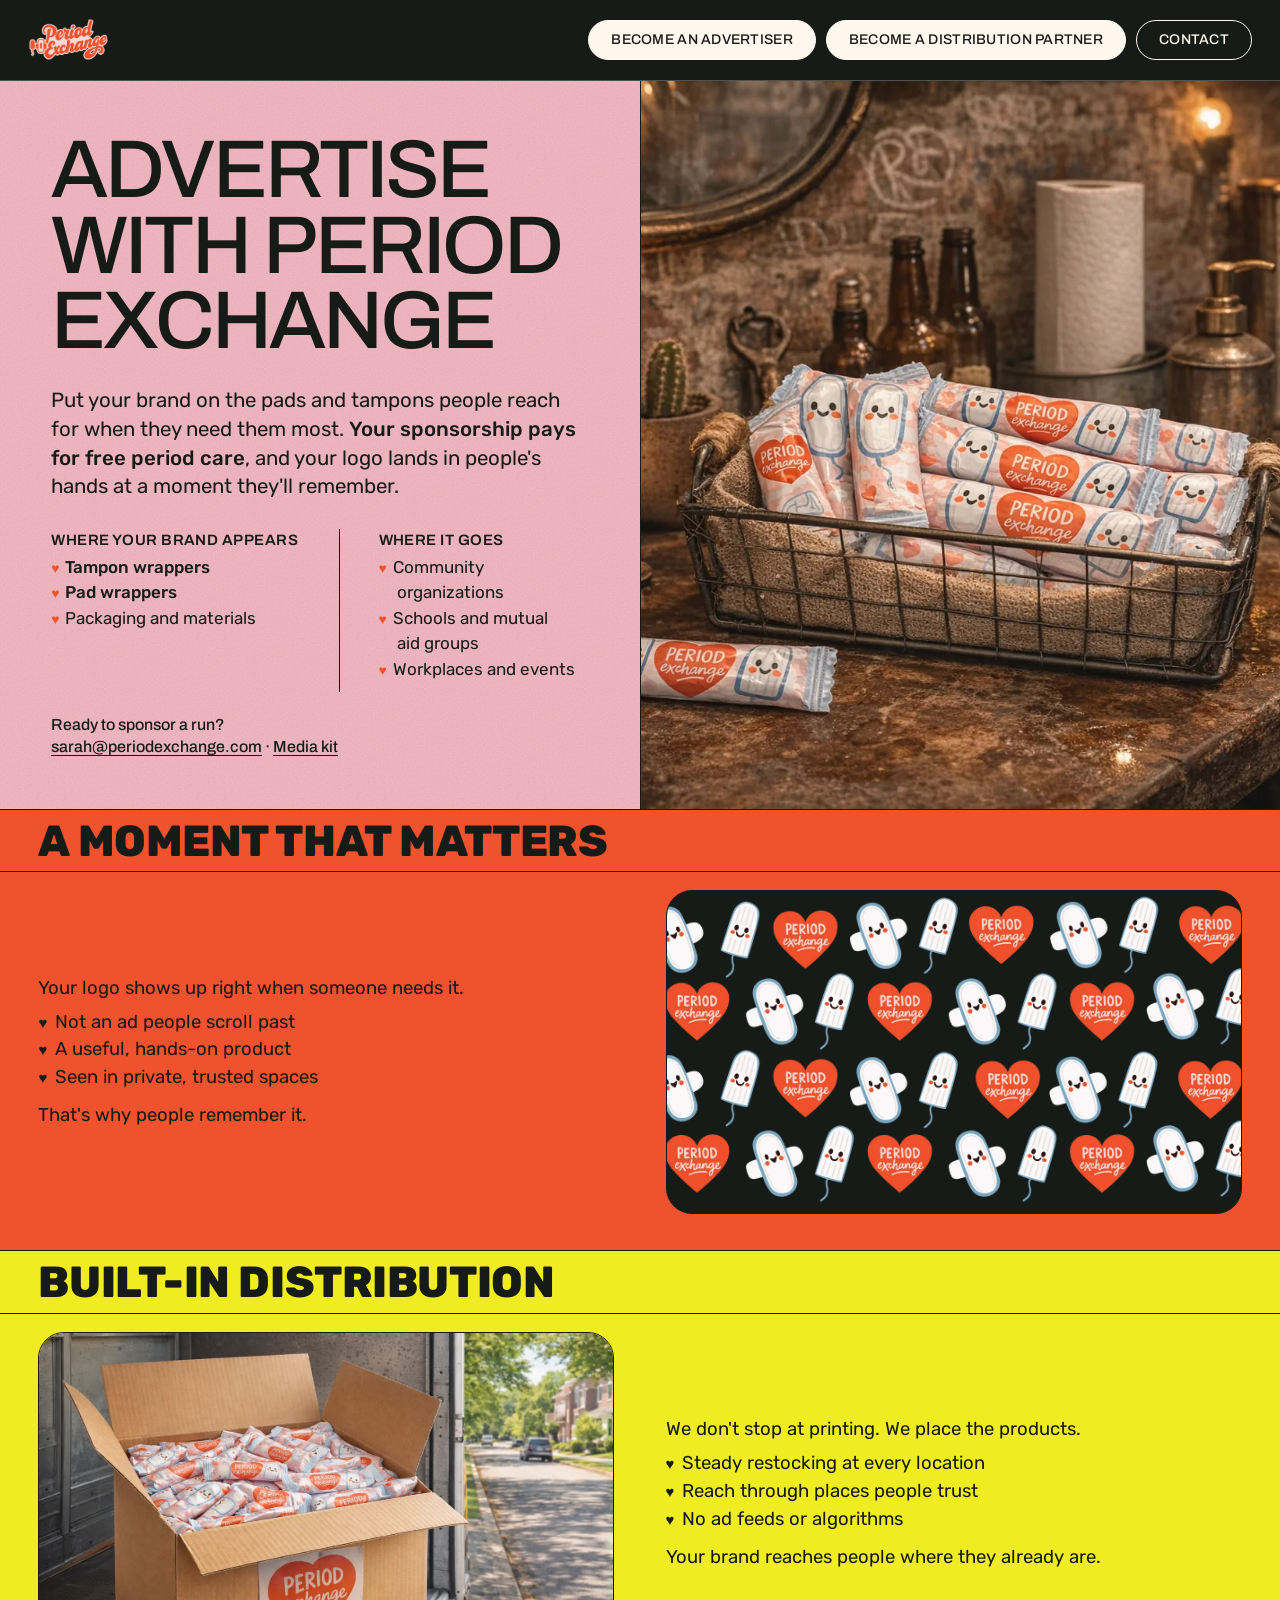
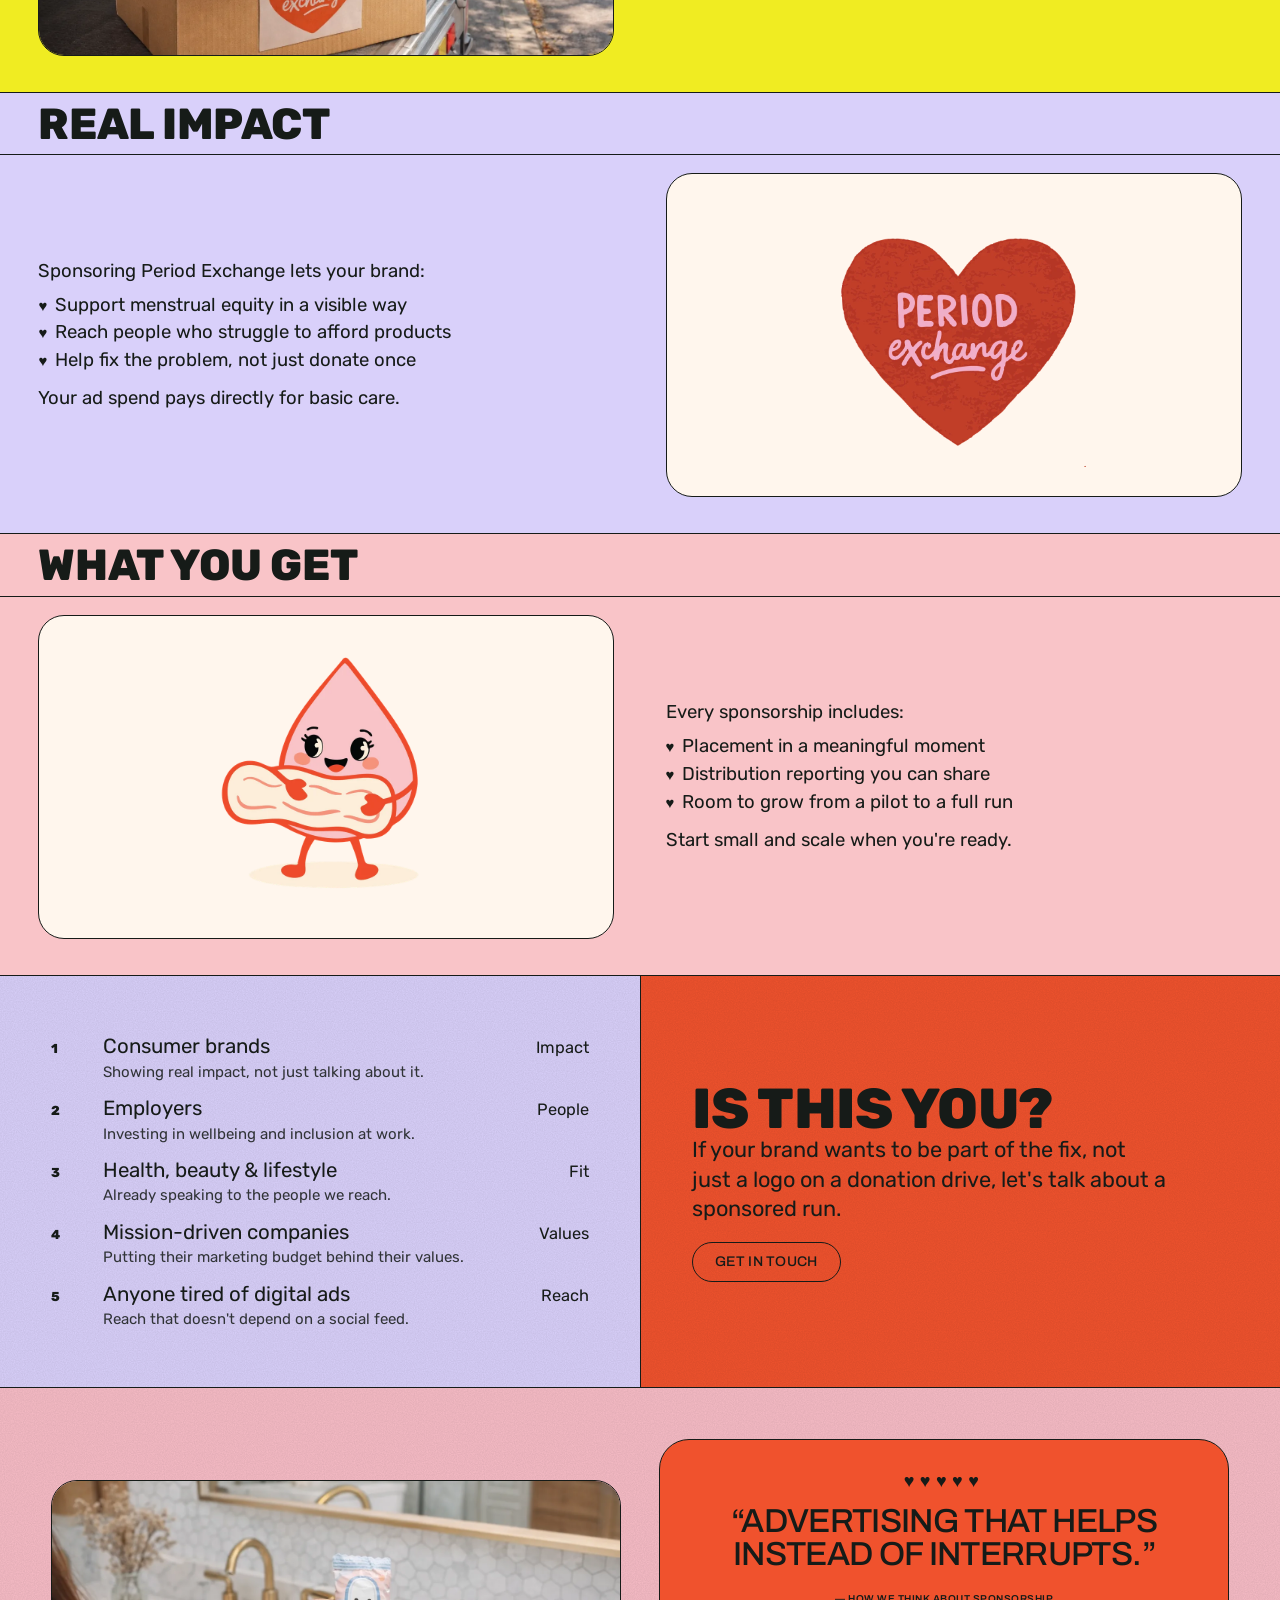
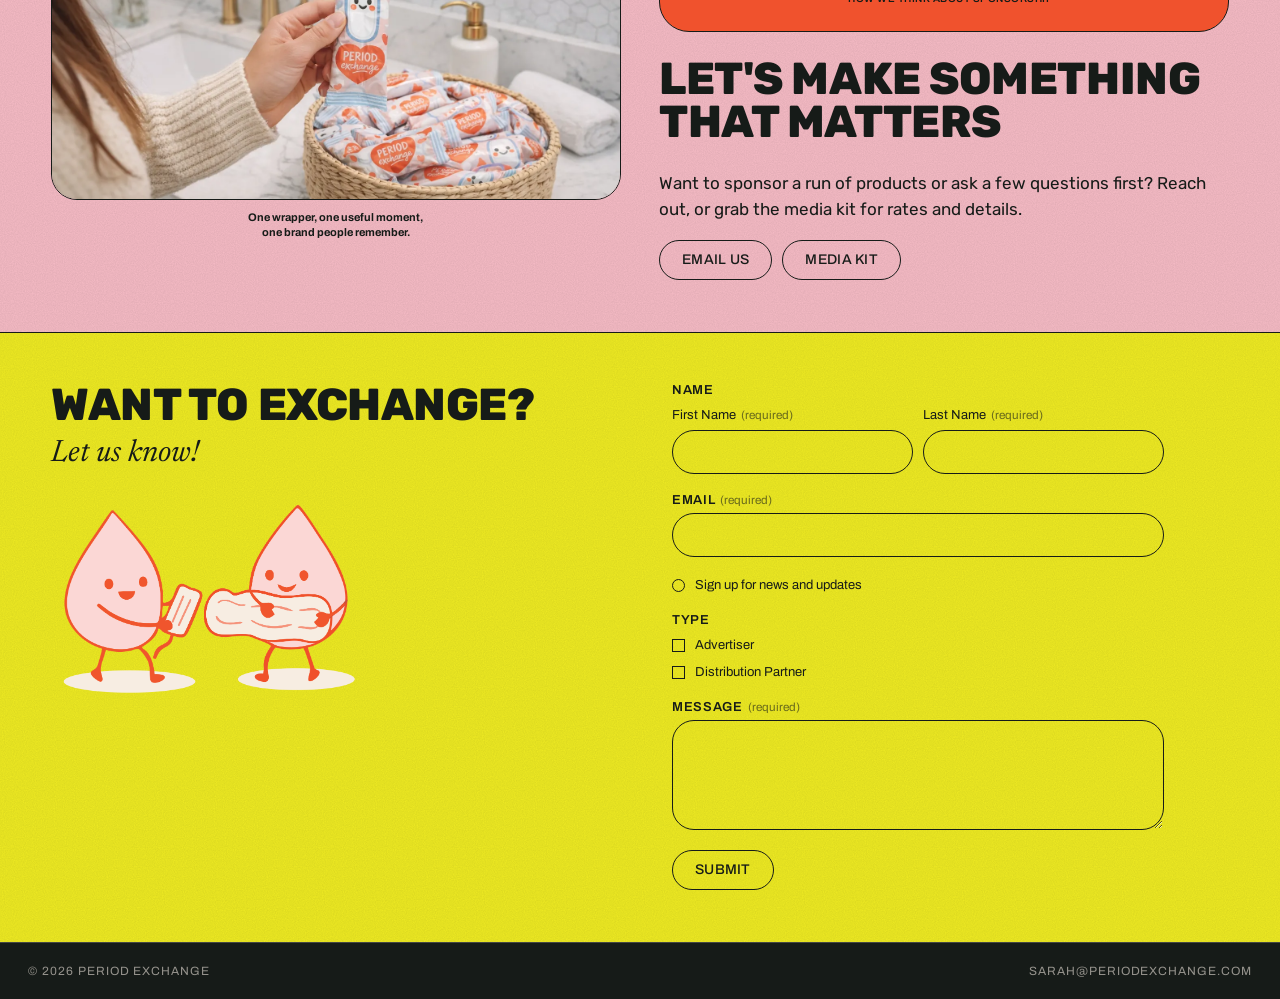
==== advertisers.html @ 5be3afa7 "Advertisers page: all-text opening half and alternating text/picture rows Co-Authored-By: Claude Opu" ====
<!DOCTYPE html>
<html lang="en">
<head>
  <meta charset="UTF-8" />
  <meta name="viewport" content="width=device-width, initial-scale=1" />
  <title>Advertisers — Period Exchange</title>
  <meta name="description" content="Sponsor free period products and put your brand where it matters." />
  <link rel="icon" href="assets/logo-icon.webp" />
  <link rel="preconnect" href="https://fonts.googleapis.com" />
  <link rel="preconnect" href="https://fonts.gstatic.com" crossorigin />
  <link href="https://fonts.googleapis.com/css2?family=Archivo:wght@400;500;600;700&family=Newsreader:ital,opsz,wght@0,6..72,400;0,6..72,500;1,6..72,400&family=Rubik:wght@400;500;800&display=swap" rel="stylesheet" />
  <link rel="stylesheet" href="styles.css" />
</head>
<body>

  <header class="site-header">
    <a href="index.html" class="logo"><img src="assets/logo-script.webp" alt="Period Exchange" /></a>
    <nav class="header-actions" aria-label="Get involved">
      <a href="advertisers.html" class="pill pill-cta">Become an Advertiser</a>
      <a href="business.html" class="pill pill-cta">Become a distribution partner</a>
      <a href="#contact" class="pill">Contact</a>
    </nav>
  </header>

  <main id="top">

    <!-- ============ OPENING SPREAD ============ -->
    <div class="spread">
      <section class="page bg-pink">
        <div class="page-body">
          <h1 class="headline" style="margin-bottom: 28px">Advertise with Period Exchange</h1>
          <div class="prose">
            <p style="font-size: clamp(19px, 1.6vw, 24px); line-height: 1.4">Put your brand on the pads and tampons people reach for when they need them most. <strong>Your sponsorship pays for free period care</strong>, and your logo lands in people's hands at a moment they'll remember.</p>
          </div>
          <div class="two even mt">
            <div class="prose">
              <h4>Where your brand appears</h4>
              <ul>
                <li><strong>Tampon wrappers</strong></li>
                <li><strong>Pad wrappers</strong></li>
                <li>Packaging and materials</li>
              </ul>
            </div>
            <div class="prose vrule">
              <h4>Where it goes</h4>
              <ul>
                <li>Community organizations</li>
                <li>Schools and mutual aid groups</li>
                <li>Workplaces and events</li>
              </ul>
            </div>
          </div>
          <p class="signoff">Ready to sponsor a run?<br /><a href="mailto:sarah@periodexchange.com">sarah@periodexchange.com</a> &middot; <a href="https://docs.google.com/document/d/1XaeUWEM62d2fJIQ2lmhmD-ZaAb_2vCSRUM9pgwO3BeY/" target="_blank" rel="noopener">Media kit</a></p>
        </div>
      </section>
      <section class="page bg-ink on-dark rail-right">
        <div class="bleed"><img src="assets/photo-bar.webp" alt="A wire basket of Period Exchange pads on a bar restroom counter" /></div>
      </section>
    </div>

    <!-- ============ WHY BRANDS CHOOSE US (rows) ============ -->
    <section class="page bg-cream">
      <div>
        <ul class="bands small">
          <li class="band c-orange"><div class="band-static">
            <h3 class="band-title">A moment that matters</h3>
            <div class="band-open">
              <div class="prose">
                <p>Your logo shows up right when someone needs it.</p>
                <ul>
                <li>Not an ad people scroll past</li>
                <li>A useful, hands-on product</li>
                <li>Seen in private, trusted spaces</li>
                </ul>
                <p>That's why people remember it.</p>
              </div>
              <div class="frame wide"><img src="assets/pattern.webp" alt="Period Exchange wrapper pattern with smiling pads, tampons and heart logos" /></div>
            </div>
          </div></li>
          <li class="band c-yellow"><div class="band-static">
            <h3 class="band-title">Built-in distribution</h3>
            <div class="band-open">
              <div class="frame wide"><img src="assets/photo-box.webp" alt="An open box of Period Exchange pads on the back of a delivery truck" /></div>
              <div class="prose">
                <p>We don't stop at printing. We place the products.</p>
                <ul>
                <li>Steady restocking at every location</li>
                <li>Reach through places people trust</li>
                <li>No ad feeds or algorithms</li>
                </ul>
                <p>Your brand reaches people where they already are.</p>
              </div>
            </div>
          </div></li>
          <li class="band c-lavender"><div class="band-static">
            <h3 class="band-title">Real impact</h3>
            <div class="band-open">
              <div class="prose">
                <p>Sponsoring Period Exchange lets your brand:</p>
                <ul>
                <li>Support menstrual equity in a visible way</li>
                <li>Reach people who struggle to afford products</li>
                <li>Help fix the problem, not just donate once</li>
                </ul>
                <p>Your ad spend pays directly for basic care.</p>
              </div>
              <div class="art"><img src="assets/heart.webp" alt="" /></div>
            </div>
          </div></li>
          <li class="band c-pink"><div class="band-static">
            <h3 class="band-title">What you get</h3>
            <div class="band-open">
              <div class="art"><img src="assets/buddy-pad.webp" alt="" /></div>
              <div class="prose">
                <p>Every sponsorship includes:</p>
                <ul>
                <li>Placement in a meaningful moment</li>
                <li>Distribution reporting you can share</li>
                <li>Room to grow from a pilot to a full run</li>
                </ul>
                <p>Start small and scale when you're ready.</p>
              </div>
            </div>
          </div></li>
        </ul>
      </div>
    </section>

    <!-- ============ WHO IT'S FOR SPREAD ============ -->
    <div class="spread balanced">
      <section class="page bg-lavender gutter-shadow">
        
        <div class="page-body">
          <ol class="index">
            <li><span>Consumer brands<small>Showing real impact, not just talking about it.</small></span><span class="pg">Impact</span></li>
            <li><span>Employers<small>Investing in wellbeing and inclusion at work.</small></span><span class="pg">People</span></li>
            <li><span>Health, beauty &amp; lifestyle<small>Already speaking to the people we reach.</small></span><span class="pg">Fit</span></li>
            <li><span>Mission-driven companies<small>Putting their marketing budget behind their values.</small></span><span class="pg">Values</span></li>
            <li><span>Anyone tired of digital ads<small>Reach that doesn't depend on a social feed.</small></span><span class="pg">Reach</span></li>
          </ol>
        </div>
      </section>
      <section class="page bg-orange rail-right">
        
        <div class="page-body push-bottom">
          <h2 class="headline xl">Is this you?</h2>
          <div>
            <p style="font-size: clamp(19px, 1.7vw, 24px); line-height: 1.35; max-width: 34ch">If your brand wants to be part of the fix, not just a logo on a donation drive, let's talk about a sponsored run.</p>
            <div class="actions"><a href="#contact" class="pill">Get in touch</a></div>
          </div>
        </div>
      </section>
    </div>

    <!-- ============ CTA ============ -->
    <section class="page bg-pink">
      
      <div class="page-body two even" style="align-items: center">
        <div>
          <div class="frame wide"><img src="assets/photo-basket.webp" alt="Someone taking a Period Exchange pad from a basket on a bathroom counter" /></div>
          <p class="caption">One wrapper, one useful moment, one brand people remember.</p>
        </div>
        <div>
          <div class="pullbox orange">
            <div class="hearts" style="color: var(--ink)">&#9829;&#9829;&#9829;&#9829;&#9829;</div>
            <q>Advertising that helps instead of interrupts.</q>
            <cite>&mdash; How we think about sponsorship</cite>
          </div>
          <h2 class="headline md">Let's make something that matters</h2>
          <p class="mt">Want to sponsor a run of products or ask a few questions first? Reach out, or grab the media kit for rates and details.</p>
          <div class="actions">
            <a href="mailto:sarah@periodexchange.com" class="pill">Email us</a>
            <a href="https://docs.google.com/document/d/1XaeUWEM62d2fJIQ2lmhmD-ZaAb_2vCSRUM9pgwO3BeY/" target="_blank" rel="noopener" class="pill">Media kit</a>
          </div>
        </div>
      </div>
    </section>

    <!-- ============ CONTACT ============ -->
    <!-- Submissions are emailed via FormSubmit (formsubmit.co). The first one triggers an activation email to this address. -->
    <section class="page bg-yellow contact-light" id="contact">
      
      <div class="page-body contact-grid">
        <div>
          <h2 class="headline md accent-pink">Want to exchange?</h2>
          <p class="kicker" style="text-align: left; margin-top: 10px">Let us know!</p>
          <img src="assets/buddies.webp" alt="" class="contact-buddies" />
        </div>

        <form class="contact-form" id="contactForm" action="https://formsubmit.co/sarah@periodexchange.com" method="POST">
          <input type="hidden" name="_subject" value="New Period Exchange inquiry" />
          <input type="hidden" name="_template" value="table" />
          <input type="text" name="_honey" class="sr-only" tabindex="-1" autocomplete="off" aria-hidden="true" />
          <fieldset>
            <legend>Name</legend>
            <div class="field-row">
              <label>First Name <span class="req">(required)</span><input type="text" name="first" required /></label>
              <label>Last Name <span class="req">(required)</span><input type="text" name="last" required /></label>
            </div>
          </fieldset>

          <label class="big">Email <span class="req">(required)</span><input type="email" name="email" required /></label>
          <label class="check round"><input type="checkbox" name="news" /> Sign up for news and updates</label>

          <fieldset>
            <legend>Type</legend>
            <label class="check"><input type="checkbox" name="type" value="advertiser" /> Advertiser</label>
            <label class="check"><input type="checkbox" name="type" value="partner" /> Distribution Partner</label>
          </fieldset>

          <label class="big">Message <span class="req">(required)</span><textarea name="message" rows="4" required></textarea></label>

          <button type="submit" class="pill">Submit</button>
          <p class="form-note" role="status" hidden></p>
        </form>
      </div>
    </section>
  </main>

  <footer class="site-footer">
    <span>&copy; <span id="year"></span> Period Exchange</span>
    <a href="mailto:sarah@periodexchange.com" style="text-decoration: none">sarah@periodexchange.com</a>
  </footer>

  <script src="site.js"></script>
</body>
</html>
---- styles.css ----
/* =========================================================
   Period Exchange — "guidebook" layout
   Brand colors + artwork, laid out like a printed guide:
   running heads in the margins, color-band contents, serif
   columns, rounded/oval photo frames and two-page spreads.
   ========================================================= */
:root {
  --ink: #161b18;
  --cream: #fff6ed;
  --pink: #f7bcc6;
  --pink-soft: #f9c4c8;
  --orange: #f0522d;
  --red: #e2372a;
  --yellow: #f0ec22;
  --lavender: #d9d0fa;

  --grotesk: 'Archivo', 'Helvetica Neue', Arial, sans-serif;
  --chunky: 'Rubik', 'Archivo', sans-serif;
  --serif: 'Newsreader', Georgia, serif;

  --rail: 76px;
  --rule: 1.5px solid currentColor;
}

* { box-sizing: border-box; margin: 0; padding: 0; }
html { scroll-behavior: smooth; }
body { font-family: var(--serif); font-size: 17px; line-height: 1.5; background: var(--ink); color: var(--ink); }
a { color: inherit; }
img { display: block; max-width: 100%; height: auto; }
.sr-only { position: absolute; width: 1px; height: 1px; overflow: hidden; clip: rect(0 0 0 0); }

/* ---------- Header ---------- */
.site-header {
  display: flex; justify-content: space-between; align-items: center;
  padding: 18px 28px; background: var(--ink); color: var(--cream);
  border-bottom: 1.5px solid rgba(255,246,237,.25);
}
.logo img { height: 44px; width: auto; }
.pill {
  display: inline-flex; align-items: center; justify-content: center; gap: 8px;
  font: 500 14px/1 var(--grotesk); letter-spacing: .02em; text-transform: uppercase; text-decoration: none; cursor: pointer;
  color: inherit; background: transparent; border: 1.5px solid currentColor; border-radius: 999px;
  padding: 12px 22px; transition: background .2s, color .2s;
}
.pill:hover { background: var(--ink); color: var(--cream); border-color: var(--ink); }
.on-dark .pill:hover, .site-header .pill:hover, .hero .pill:hover { background: var(--cream); color: var(--ink); border-color: var(--cream); }

/* ---------- Pages & spreads ---------- */
.page {
  position: relative; isolation: isolate;
  display: grid; grid-template-columns: minmax(0, 1fr);
  background: var(--bg, var(--pink)); color: var(--fg, var(--ink));
}
.page.rail-right { grid-template-columns: minmax(0, 1fr); }
.page.rail-right > .rail { order: 2; border-right: 0; border-left: var(--rule); }
/* printed-paper grain */
.page::after {
  content: ''; position: absolute; inset: 0; z-index: -1; pointer-events: none; opacity: .16; mix-blend-mode: multiply;
  background-image: url("data:image/svg+xml,%3Csvg xmlns='http://www.w3.org/2000/svg' width='160' height='160'%3E%3Cfilter id='n'%3E%3CfeTurbulence type='fractalNoise' baseFrequency='.9' numOctaves='2' stitchTiles='stitch'/%3E%3CfeColorMatrix values='0 0 0 0 0 0 0 0 0 0 0 0 0 0 0 0 0 0 .55 0'/%3E%3C/filter%3E%3Crect width='100%25' height='100%25' filter='url(%23n)'/%3E%3C/svg%3E");
}
.on-dark { --fg: var(--cream); }
.bg-pink     { --bg: var(--pink); }
.bg-ink      { --bg: var(--ink); }
.bg-lavender { --bg: var(--lavender); }
.bg-yellow   { --bg: var(--yellow); }
.bg-orange   { --bg: var(--orange); }
.bg-cream    { --bg: var(--cream); }
.fg-pink     { --fg: var(--pink); }
.fg-orange   { --fg: var(--orange); }
.fg-yellow   { --fg: var(--yellow); }
.fg-lavender { --fg: var(--lavender); }

/* Running head in the margin, read bottom-to-top: section name at the bottom, page number at the top */
.rail {
  border-right: var(--rule);
  writing-mode: vertical-rl; transform: rotate(180deg);
  display: flex; justify-content: space-between; align-items: center;
  padding: 28px 0;
  font: 400 clamp(18px, 1.7vw, 26px)/1 var(--grotesk); text-transform: uppercase; letter-spacing: .01em;
}
.rail .num { font-variant-numeric: tabular-nums; }

.page-body { padding: clamp(28px, 4vw, 56px); min-width: 0; }
.spread { display: grid; grid-template-columns: 1fr 1fr; }
.gutter-shadow { box-shadow: inset -18px 0 24px -20px rgba(0,0,0,.35); }

/* ---------- Type ---------- */
.headline { font: 500 clamp(44px, 6.4vw, 104px)/.92 var(--grotesk); letter-spacing: -.035em; text-transform: uppercase; }
.headline.xl { font-size: clamp(64px, 9.5vw, 160px); }
.headline.md { font-size: clamp(36px, 4.4vw, 68px); }
.kicker { font: italic 400 clamp(24px, 2.4vw, 34px)/1.1 var(--serif); text-align: center; }
.caption { font: 700 11px/1.35 var(--grotesk); text-align: center; max-width: 36ch; margin: 10px auto 0; }
.signoff { font: 500 16px/1.35 var(--grotesk); margin-top: 22px; }
.signoff a { text-decoration: none; border-bottom: 1px solid currentColor; }

.columns { columns: 2; column-gap: 28px; column-rule: var(--rule); text-align: justify; hyphens: auto; }
.prose p + p { text-indent: 1.4em; }
.prose ul { list-style: none; margin: 6px 0 10px; }
.prose li { padding-left: 1.1em; text-indent: -1.1em; }
.prose li::before { content: '♥\00a0\00a0'; color: var(--orange); font-size: .8em; }
.on-dark .prose li::before, .fg-orange .prose li::before { color: inherit; }
.prose h4 { font: 600 15px/1.2 var(--grotesk); text-transform: uppercase; letter-spacing: .03em; margin: 2px 0 6px; break-after: avoid; }
.prose .block { break-inside: avoid; margin-bottom: 14px; }

/* ---------- Photo frames ---------- */
.frame { border: 1.5px solid var(--ink); border-radius: 26px; overflow: hidden; background: var(--ink); }
.frame img { width: 100%; height: 100%; object-fit: cover; }
.frame.oval { border-radius: 50%; aspect-ratio: 3 / 4; }
.frame.wide { aspect-ratio: 16 / 9; }
.frame.tall { aspect-ratio: 4 / 5; }
.on-dark .frame { border-color: var(--cream); }
.bleed { position: relative; overflow: hidden; min-height: 420px; }
.bleed > img { position: absolute; inset: 0; width: 100%; height: 100%; object-fit: cover; }

/* Illustration panel (uses the wrapper pattern) */
.panel-art { border: 1.5px solid currentColor; aspect-ratio: 21 / 8; background: #fff url('assets/pattern.webp') center / auto 115% repeat-x; }

/* ---------- Pull quote box ---------- */
.pullbox { background: var(--yellow); color: var(--ink); border: 1.5px solid var(--ink); border-radius: 30px; padding: 28px 26px 22px; text-align: center; margin-bottom: 26px; }
.pullbox .hearts { color: var(--red); letter-spacing: .3em; font-size: 18px; }
.pullbox q { display: block; quotes: '\201C' '\201D'; font: 500 clamp(26px, 2.6vw, 40px)/1 var(--grotesk); text-transform: uppercase; letter-spacing: -.02em; margin: 10px 0 12px; }
.pullbox cite { font: 600 10px/1 var(--grotesk); text-transform: uppercase; letter-spacing: .05em; font-style: normal; }
.pullbox.lavender { background: var(--lavender); }
.pullbox.orange { background: var(--orange); }

/* ---------- Contents: color bands ---------- */
.bands { list-style: none; border-top: 1.5px solid var(--ink); }
.band > a, .band > details > summary {
  display: flex; justify-content: space-between; align-items: center; gap: 24px;
  padding: 6px clamp(18px, 3vw, 40px) 4px;
  font: 800 clamp(34px, 6vw, 96px)/1 var(--chunky); letter-spacing: -.01em; text-transform: uppercase;
  color: var(--ink); text-decoration: none; cursor: pointer; list-style: none;
  background: var(--c, transparent); border-bottom: 1.5px solid var(--ink);
  transition: padding .2s ease;
}
.band > details > summary::-webkit-details-marker { display: none; }
.band > a:hover, .band > details > summary:hover { padding-left: clamp(30px, 4.5vw, 64px); }
.band .n { font-variant-numeric: tabular-nums; white-space: nowrap; }
.band.outline > a, .band.outline > details > summary { color: transparent; -webkit-text-stroke: 1.5px var(--ink); }
.band.c-orange   { --c: var(--orange); }
.band.c-yellow   { --c: var(--yellow); }
.band.c-lavender { --c: var(--lavender); }
.band.c-red      { --c: var(--red); }
.band.c-cream    { --c: var(--cream); }
.band.c-pink     { --c: var(--pink-soft); }
.bands.small .band > a, .bands.small .band > details > summary { font-size: clamp(24px, 3.4vw, 52px); padding-top: 10px; padding-bottom: 8px; }
.band details > summary .n::after { content: '+'; display: inline-block; margin-left: .3em; transition: transform .25s; }
.band details[open] > summary .n::after { transform: rotate(45deg); }
.band .band-open {
  background: var(--c); border-bottom: 1.5px solid var(--ink);
  display: grid; grid-template-columns: minmax(0, 1.3fr) minmax(0, 1fr); gap: 32px; align-items: start;
  padding: 8px clamp(18px, 3vw, 40px) 32px;
}
.band .band-open.no-img { grid-template-columns: minmax(0, 720px); }

/* ---------- Numbered index list ---------- */
.index { list-style: none; counter-reset: i; font: 400 clamp(17px, 1.6vw, 22px)/1.25 var(--grotesk); }
.index li { counter-increment: i; display: grid; grid-template-columns: 44px 1fr auto; gap: 8px; padding: 7px 0; align-items: baseline; }
.index li::before { content: counter(i); font: 800 13px/1 var(--chunky); }
.index .pg { font-size: .8em; font-variant-numeric: tabular-nums; }
.index small { display: block; font: 400 15px/1.35 var(--serif); margin-top: 2px; opacity: .85; }

/* ---------- Hero (home) ---------- */
.hero { position: relative; overflow: hidden; background: var(--ink); color: var(--cream); text-align: center; padding: 64px 0 72px; }
.hero-stage { position: relative; width: 100%; aspect-ratio: 875 / 300; }
.hero-title { position: absolute; left: 50%; top: -6%; width: 37%; translate: -50% 0; }
.s { position: absolute; translate: -50% -50%; pointer-events: none; }
.s-bolt     { left: 29.1%; top: 10%; width: 8%; }
.s-diamond  { left: 22.5%; top: 24%; width: 8.7%; }
.s-squiggle { left: 22.5%; top: 52%; width: 13.5%; }
.s-buddy1   { left: 22%;   top: 82%; width: 12%; }
.s-buddy2   { left: 74.3%; top: 23%; width: 12.8%; }
.s-star     { left: 72.7%; top: 56%; width: 7%; }
.s-burst    { left: 81.5%; top: 73%; width: 11.2%; }
.cta-row { position: relative; display: flex; justify-content: center; gap: 12px; flex-wrap: wrap; margin-top: 40px; padding: 0 24px; }
.cta-row .pill { min-width: 290px; padding: 18px 32px; }

@keyframes bob { 50% { transform: translateY(-10px); } }
@keyframes spin { to { transform: rotate(360deg); } }
@keyframes wiggle { 50% { transform: rotate(-5deg) scale(1.04); } }
.bob { animation: bob 3s ease-in-out infinite; }
.bob-slow { animation: bob 4s ease-in-out infinite; }
.spin { animation: spin 22s linear infinite; }
.wiggle { animation: wiggle 2.6s ease-in-out infinite; }
@media (prefers-reduced-motion: reduce) { .bob, .bob-slow, .spin, .wiggle { animation: none; } }

/* ---------- Layout helpers ---------- */
.two { display: grid; grid-template-columns: minmax(0, .9fr) minmax(0, 1.2fr); gap: clamp(20px, 3vw, 40px); }
.two.even { grid-template-columns: 1fr 1fr; }
.vrule { border-left: var(--rule); padding-left: clamp(20px, 3vw, 40px); }
.stack { display: grid; gap: 22px; align-content: start; }
.push-bottom { display: flex; flex-direction: column; justify-content: space-between; gap: 40px; height: 100%; }
.center-art { display: grid; place-items: center; gap: 22px; text-align: center; }
.actions { display: flex; flex-wrap: wrap; gap: 10px; margin-top: 18px; }
.mt { margin-top: 28px; }

/* ---------- Contact ---------- */
.contact-grid { display: grid; grid-template-columns: minmax(0, 1fr) minmax(0, 1fr); gap: clamp(28px, 5vw, 72px); }
.contact-buddies { width: min(320px, 100%); margin-top: 28px; }
.contact-form { display: grid; gap: 20px; font: 400 14px/1.3 var(--grotesk); max-width: 480px; }
.contact-form fieldset { border: 0; display: grid; gap: 10px; }
.contact-form legend { font: 600 13px/1 var(--grotesk); text-transform: uppercase; letter-spacing: .05em; margin-bottom: 10px; }
.field-row { display: grid; grid-template-columns: 1fr 1fr; gap: 10px; }
.contact-form label { display: flex; flex-wrap: wrap; align-items: baseline; gap: 6px 0; font-size: 13px; }
.contact-form label.big { font: 600 13px/1 var(--grotesk); text-transform: uppercase; letter-spacing: .05em; }
.req { opacity: .6; font-size: .9em; margin-left: 5px; text-transform: none; letter-spacing: 0; font-weight: 400; }
.contact-form label > input[type=text], .contact-form label > input[type=email], .contact-form label > textarea { flex-basis: 100%; }
.contact-form input[type=text], .contact-form input[type=email], .contact-form textarea {
  font: 400 17px/1.3 var(--serif); color: inherit; background: transparent;
  border: 1.5px solid currentColor; border-radius: 999px; padding: 10px 18px;
}
.contact-form textarea { border-radius: 22px; resize: vertical; min-height: 110px; }
.contact-form input:focus, .contact-form textarea:focus { outline: none; box-shadow: 0 0 0 2px var(--pink); }
.contact-form .check { display: flex; align-items: center; gap: 10px; cursor: pointer; text-transform: none; font-weight: 400; letter-spacing: 0; }
.check input { appearance: none; width: 13px; height: 13px; border: 1.5px solid currentColor; margin: 0; cursor: pointer; }
.check.round input { border-radius: 50%; }
.check input:checked { background: var(--pink); }
.contact-form .pill { justify-self: start; }
.form-note { color: var(--pink); }

.site-footer { background: var(--ink); color: rgba(255,246,237,.55); font: 400 12px/1 var(--grotesk); text-transform: uppercase; letter-spacing: .08em; display: flex; justify-content: space-between; padding: 22px 28px; border-top: 1.5px solid rgba(255,246,237,.2); }

/* ---------- Responsive ---------- */
@media (max-width: 900px) {
  :root { --rail: 0px; }
  .page, .page.rail-right { grid-template-columns: 1fr; }
  .rail, .page.rail-right > .rail {
    writing-mode: horizontal-tb; transform: none; order: 0;
    flex-direction: row-reverse; padding: 14px 20px; font-size: 15px;
    border: 0; border-bottom: var(--rule);
  }
  .spread, .two, .two.even, .contact-grid, .band .band-open { grid-template-columns: 1fr; }
  .bleed { min-height: 70vw; }
  .vrule { border-left: 0; padding-left: 0; border-top: var(--rule); padding-top: 24px; }
  .columns { columns: 1; }
  .gutter-shadow { box-shadow: none; }
  .field-row { grid-template-columns: 1fr; }
  .logo img { height: 36px; }
  .site-header { padding: 14px 18px; }

  .hero { padding: 40px 0 56px; }
  .hero-stage { aspect-ratio: 1 / 1; }
  .hero-title { width: 72%; top: 12%; }
  .s-bolt     { left: 18%; top: 8%;  width: 13%; }
  .s-diamond  { left: 84%; top: 8%;  width: 13%; }
  .s-squiggle { left: 16%; top: 88%; width: 24%; }
  .s-buddy1   { left: 40%; top: 86%; width: 22%; }
  .s-buddy2   { left: 66%; top: 86%; width: 22%; }
  .s-star     { left: 88%; top: 70%; width: 11%; }
  .s-burst    { left: 8%;  top: 60%; width: 15%; }
  .cta-row .pill { min-width: 0; width: 100%; max-width: 340px; }
  .band > a, .band > details > summary { font-size: clamp(26px, 8vw, 44px); }
}

/* ---------- Tweaks ---------- */
.prose li { text-align: left; }
.headline.sm { font-size: clamp(30px, 3.2vw, 50px); }
.check input { color: inherit; }
.page-body { container-type: inline-size; }
.headline.xl { font-size: min(clamp(64px, 9.5vw, 160px), 13cqi); }
.band-open .prose li::before { color: var(--ink); }

/* Contents rows that open their section in place */
.band > details[name="contents"] > summary { position: relative; }
.band > details[name="contents"][open] > summary { padding-left: clamp(30px, 4.5vw, 64px); }
.band-panel { border-bottom: 1.5px solid var(--ink); animation: open-row .35s ease; }
@keyframes open-row { from { opacity: 0; transform: translateY(-8px); } }
@media (prefers-reduced-motion: reduce) { .band-panel { animation: none; } }

/* Breaking it down: slimmer illustration strip, larger text */
.breakdown .panel-art { aspect-ratio: 21 / 4; background-size: auto 130%; }
.breakdown .prose { font-size: clamp(19px, 1.7vw, 25px); line-height: 1.4; }
.breakdown .prose h4 { font-size: clamp(18px, 1.6vw, 24px); margin-bottom: 12px; }
.breakdown .prose li { margin-bottom: 4px; }

/* Opened contents rows take on the row's color */
.accent-pink { color: var(--pink); }
.band-panel .page { --bg: var(--c, var(--pink)); --fg: var(--ink); }
.band-panel .accent-pink { color: inherit; }
.band-panel .frame { border-color: var(--ink); }
.band-panel .form-note { color: var(--ink); }
.band-panel .check input:checked { background: var(--ink); }
.band-panel .contact-form input:focus, .band-panel .contact-form textarea:focus { box-shadow: 0 0 0 2px var(--ink); }
.band-panel .pill:hover { background: var(--ink); color: var(--c, var(--pink)); border-color: var(--ink); }
.band-panel .gutter-shadow { box-shadow: none; }

/* Breaking it down: "Who it helps" as columns on the same page */
.helps { margin-top: 48px; border-top: var(--rule); padding-top: 28px; }
.helps .kicker { margin-bottom: 28px; }
.helps-grid { display: grid; grid-template-columns: repeat(5, minmax(0, 1fr)); row-gap: 36px; }
.helps-grid > article { padding: 0 18px; border-left: var(--rule); font-size: 17px; }
.helps-grid > article:first-child { padding-left: 0; border-left: 0; }
.helps-grid > article:last-child { padding-right: 0; }
.helps-grid .frame, .helps-grid .art { aspect-ratio: 4 / 3; margin-bottom: 16px; }
.helps-grid .art { display: grid; place-items: center; }
.helps-grid .art img { height: 100%; width: auto; object-fit: contain; }
.helps-grid .signoff { font-size: 14px; margin-top: 10px; }
@media (max-width: 1100px) {
  .helps-grid { grid-template-columns: repeat(3, minmax(0, 1fr)); }
  .helps-grid > article:nth-child(3n+1) { padding-left: 0; border-left: 0; }
  .helps-grid > article:nth-child(3n) { padding-right: 0; }
}
@media (max-width: 900px) {
  .helps-grid { grid-template-columns: 1fr; }
  .helps-grid > article { padding: 24px 0 0; border-left: 0; border-top: var(--rule); }
  .helps-grid > article:first-child { border-top: 0; padding-top: 0; }
}

/* Balance pass: Breaking it down + summary */
.breakdown .page-body { padding-bottom: 48px; }
.helps-grid { margin: 0 -20px; }
.helps-grid > article,
.helps-grid > article:first-child,
.helps-grid > article:last-child { padding: 0 20px; display: flex; flex-direction: column; }
.helps-grid > article:first-child { border-left: 0; }
.helps-grid .frame, .helps-grid .art { aspect-ratio: auto; height: clamp(150px, 13vw, 200px); margin-bottom: 18px; }
.helps-grid .art { border: 1.5px solid var(--ink); border-radius: 26px; background: var(--cream); overflow: hidden; }
.helps-grid .art img { height: 88%; }
.helps-grid h4 { min-height: 2.4em; display: flex; align-items: flex-end; }
.helps-grid .signoff { margin-top: auto; padding-top: 12px; }
.breakdown .two.even .prose { display: flex; flex-direction: column; }

.summary { border-top: 1.5px solid var(--ink); }
.summary .page-body { padding-top: 56px; padding-bottom: 64px; }
.summary .prose { font-size: clamp(18px, 1.5vw, 22px); }
.summary .prose li { margin-bottom: 6px; }
@media (max-width: 1100px) {
  .helps-grid > article:nth-child(3n+1) { border-left: 0; }
  .helps-grid > article { padding: 0 20px; }
}
@media (max-width: 900px) {
  .helps-grid { margin: 0; }
  .helps-grid > article, .helps-grid > article:first-child { padding: 24px 0 0; }
  .helps-grid h4 { min-height: 0; }
}

/* Big headline + paragraph pages: keep them together instead of pushed to opposite ends */
.push-bottom { justify-content: flex-start; gap: 28px; }

/* Keep the buddy illustrations fully inside their boxes */
.helps-grid .art { display: flex; align-items: center; justify-content: center; }
.helps-grid .art img { height: 86%; width: auto; max-width: 90%; object-fit: contain; }


/* Header: calls to action live up top */
.header-actions { display: flex; align-items: center; gap: 10px; }
.header-actions .pill-cta { background: var(--cream); color: var(--ink); border-color: var(--cream); }
.header-actions .pill-cta:hover { background: var(--pink); border-color: var(--pink); color: var(--ink); }
.mobile-only { display: none; }
@media (max-width: 900px) {
  .header-actions .pill-cta { display: none; }
  .mobile-only { display: flex; }
}

/* Hero rebalance: fill the first screen, center the artwork, even out left/right */
.hero { min-height: calc(100svh - 82px); display: grid; place-content: center; padding: 56px 0; }
.hero-stage { width: min(100vw, calc((100svh - 82px - 140px) * 875 / 300)); margin: 0 auto; }
.s-buddy1 { top: 72%; }
.s-burst  { top: 68%; }
.s-squiggle { top: 46%; }
.s-star   { top: 52%; }
@media (max-width: 900px) {
  .hero { min-height: 0; }
  .hero-stage { width: 100%; }
  .s-buddy1 { top: 86%; } .s-burst { top: 60%; } .s-squiggle { top: 88%; } .s-star { top: 70%; }
}

/* Who it helps: everything flush left (no paragraph indent on the links) */
.helps-grid p, .helps-grid p + p { text-indent: 0; text-align: left; }

/* Center the BFFs artwork in the hero; shapes move with it */
.hero-title { top: 50%; translate: -50% -50%; }
.s-bolt     { top: 20%; }
.s-diamond  { top: 34%; }
.s-squiggle { top: 60%; }
.s-buddy1   { top: 82%; }
.s-buddy2   { top: 33%; }
.s-star     { top: 64%; }
.s-burst    { top: 80%; }
@media (max-width: 900px) {
  .hero-title { top: 50%; }
  .s-bolt { top: 8%; } .s-diamond { top: 8%; } .s-squiggle { top: 92%; }
  .s-buddy1 { top: 90%; } .s-buddy2 { top: 90%; } .s-star { top: 72%; } .s-burst { top: 28%; }
}

/* No single words left alone on the last line */
.caption, .kicker, .headline, h2, h3, h4 { text-wrap: balance; }
p, li { text-wrap: pretty; }

/* Rows: replace the browser's own focus box (which only wraps the word) with a full-width one,
   shown only for keyboard users */
.band summary, .band > a { outline: none; }
.band summary:focus-visible, .band > a:focus-visible { box-shadow: inset 0 0 0 3px var(--ink); }

/* Row hover: swap colors (dark row, text in the row's color) instead of indenting */
.band > a, .band > details > summary { transition: background-color .2s ease, color .2s ease, -webkit-text-stroke-color .2s ease; }
.band > a:hover, .band > details > summary:hover,
.band > details[name="contents"][open] > summary { padding-left: clamp(18px, 3vw, 40px); }
.band > a:hover, .band > details > summary:hover { background: var(--ink); color: var(--c, var(--pink)); }
.band.outline > a:hover, .band.outline > details > summary:hover { background: var(--ink); color: transparent; -webkit-text-stroke-color: var(--pink); }

/* Section headings (h2) use the same chunky face as the row titles */
h2.headline { font-family: var(--chunky); font-weight: 800; letter-spacing: -.01em; line-height: .95; }

/* Let the first rows peek above the fold so it's clear the page scrolls */
.hero { min-height: calc(100svh - 82px - 120px); padding: 40px 0; }
.hero-stage { width: min(100vw, calc((100svh - 82px - 120px - 100px) * 875 / 300)); }
@media (max-width: 900px) { .hero { min-height: 0; } .hero-stage { width: 100%; } }

/* Section headings (h2) a little smaller (~20%) */
h2.headline.xl { font-size: min(clamp(52px, 7.6vw, 128px), 10.5cqi); }
h2.headline.md { font-size: clamp(30px, 3.5vw, 54px); }
h2.headline.sm { font-size: clamp(26px, 2.6vw, 40px); }

/* Body text uses the same typeface as the row titles (Rubik), at the same sizes as before */
body, p, li, .prose, .index small, .contact-form input, .contact-form textarea { font-family: var(--chunky); font-weight: 400; }
.prose strong, p strong { font-weight: 500; }
.columns, .prose[style*="justify"] { hyphens: auto; }

/* Phone fixes */
@media (max-width: 900px) {
  .frame.oval { width: min(260px, 75%); margin: 0 auto; }
  .frame.tall { aspect-ratio: 4 / 3; }
  .columns, .prose, .prose[style] { text-align: left !important; }
  .site-footer { flex-direction: column; align-items: center; gap: 10px; text-align: center; }
}
@media (max-width: 900px) { .prose .block { margin-top: 18px; } }

/* Always-open rows (business page benefits) */
.band > .band-static > .band-title {
  display: flex; align-items: center; margin: 0;
  padding: 10px clamp(18px, 3vw, 40px) 8px;
  font: 800 clamp(24px, 3.4vw, 52px)/1 var(--chunky); letter-spacing: -.01em; text-transform: uppercase;
  color: var(--ink); background: var(--c); border-bottom: 1.5px solid var(--ink);
}
@media (max-width: 900px) { .band > .band-static > .band-title { font-size: clamp(26px, 8vw, 44px); } }

/* No drop shadows anywhere */
.gutter-shadow { box-shadow: none !important; }

/* Contact section on a light background (advertisers/business pages) */
.contact-light .accent-pink { color: inherit; }
.contact-light .form-note { color: var(--ink); }
.contact-light .check input:checked { background: var(--ink); }
.contact-light .contact-form input:focus, .contact-light .contact-form textarea:focus { box-shadow: 0 0 0 2px var(--ink); }

/* Business page balance */
.band-static .prose { font-size: clamp(16px, 1.3vw, 19px); }
.band-static .band-open { padding-top: 18px; padding-bottom: 36px; }
/* text-only rows: intro + list on the left, closing line as a larger statement on the right */
.band-static .band-open.no-img { grid-template-columns: 1fr; }
.band-static .band-open.no-img .prose {
  display: grid; grid-template-columns: minmax(0, 1fr) minmax(0, 1fr); column-gap: clamp(28px, 5vw, 80px); align-items: start;
}
.band-static .band-open.no-img .prose > :not(:last-child) { grid-column: 1; }
.band-static .band-open.no-img .prose > p:last-child {
  grid-column: 2; grid-row: 1 / span 2; align-self: center; text-indent: 0;
  font-size: clamp(20px, 1.9vw, 28px); line-height: 1.3; border-left: var(--rule); padding-left: clamp(20px, 3vw, 40px);
}
/* "Small detail. Big difference." spread: center both halves vertically */
.spread.balanced > .page > .page-body { display: flex; flex-direction: column; justify-content: center; }
@media (max-width: 900px) {
  .band-static .band-open.no-img .prose { grid-template-columns: 1fr; }
  .band-static .band-open.no-img .prose > p:last-child { grid-column: 1; grid-row: auto; border-left: 0; padding-left: 0; border-top: var(--rule); padding-top: 16px; margin-top: 8px; }
}

/* Advertisers page balance */
.columns { text-align: left; }
.prose .block { margin-top: 20px; }
.prose .block:first-child { margin-top: 0; }
.spread.balanced > .page > .page-body { gap: 0; }
.spread.balanced .two.even .prose { font-size: clamp(16px, 1.25vw, 18px); }
.spread.balanced .panel-art { aspect-ratio: 21 / 9; }

/* Consistent black rules: one 1.5px ink line at every section edge and between facing halves */
main > * + * { border-top: 1.5px solid var(--ink); }
.bands { border-top: 0; }
.bands > .band:last-child .band-open,
.bands > .band:last-child .band-panel { border-bottom: 0; }
.spread > .page + .page { border-left: 1.5px solid var(--ink); }
.signoff a, .helps-grid .signoff a { border-bottom-width: 1.5px; }
@media (max-width: 900px) {
  .spread > .page + .page { border-left: 0; border-top: 1.5px solid var(--ink); }
}

/* Business page: text and pictures alternate in the benefit rows */
.band-static .band-open { grid-template-columns: minmax(0, 1fr) minmax(0, 1fr); gap: clamp(28px, 4vw, 64px); align-items: center; }
.band-static .band-open > .frame, .band-static .band-open > .art { aspect-ratio: 16 / 9; }
.band-static .band-open.flip > :first-child { order: 2; }
.band-static .band-open > .art { display: flex; align-items: center; justify-content: center; border: 1.5px solid var(--ink); border-radius: 26px; background: var(--cream); overflow: hidden; }
.band-static .band-open > .art img { height: 82%; width: auto; max-width: 80%; object-fit: contain; }
@media (max-width: 900px) {
  .band-static .band-open { grid-template-columns: 1fr; }
  .band-static .band-open.flip > :first-child { order: 0; }
}
.band-static .prose { font-size: clamp(17px, 1.45vw, 21px); }
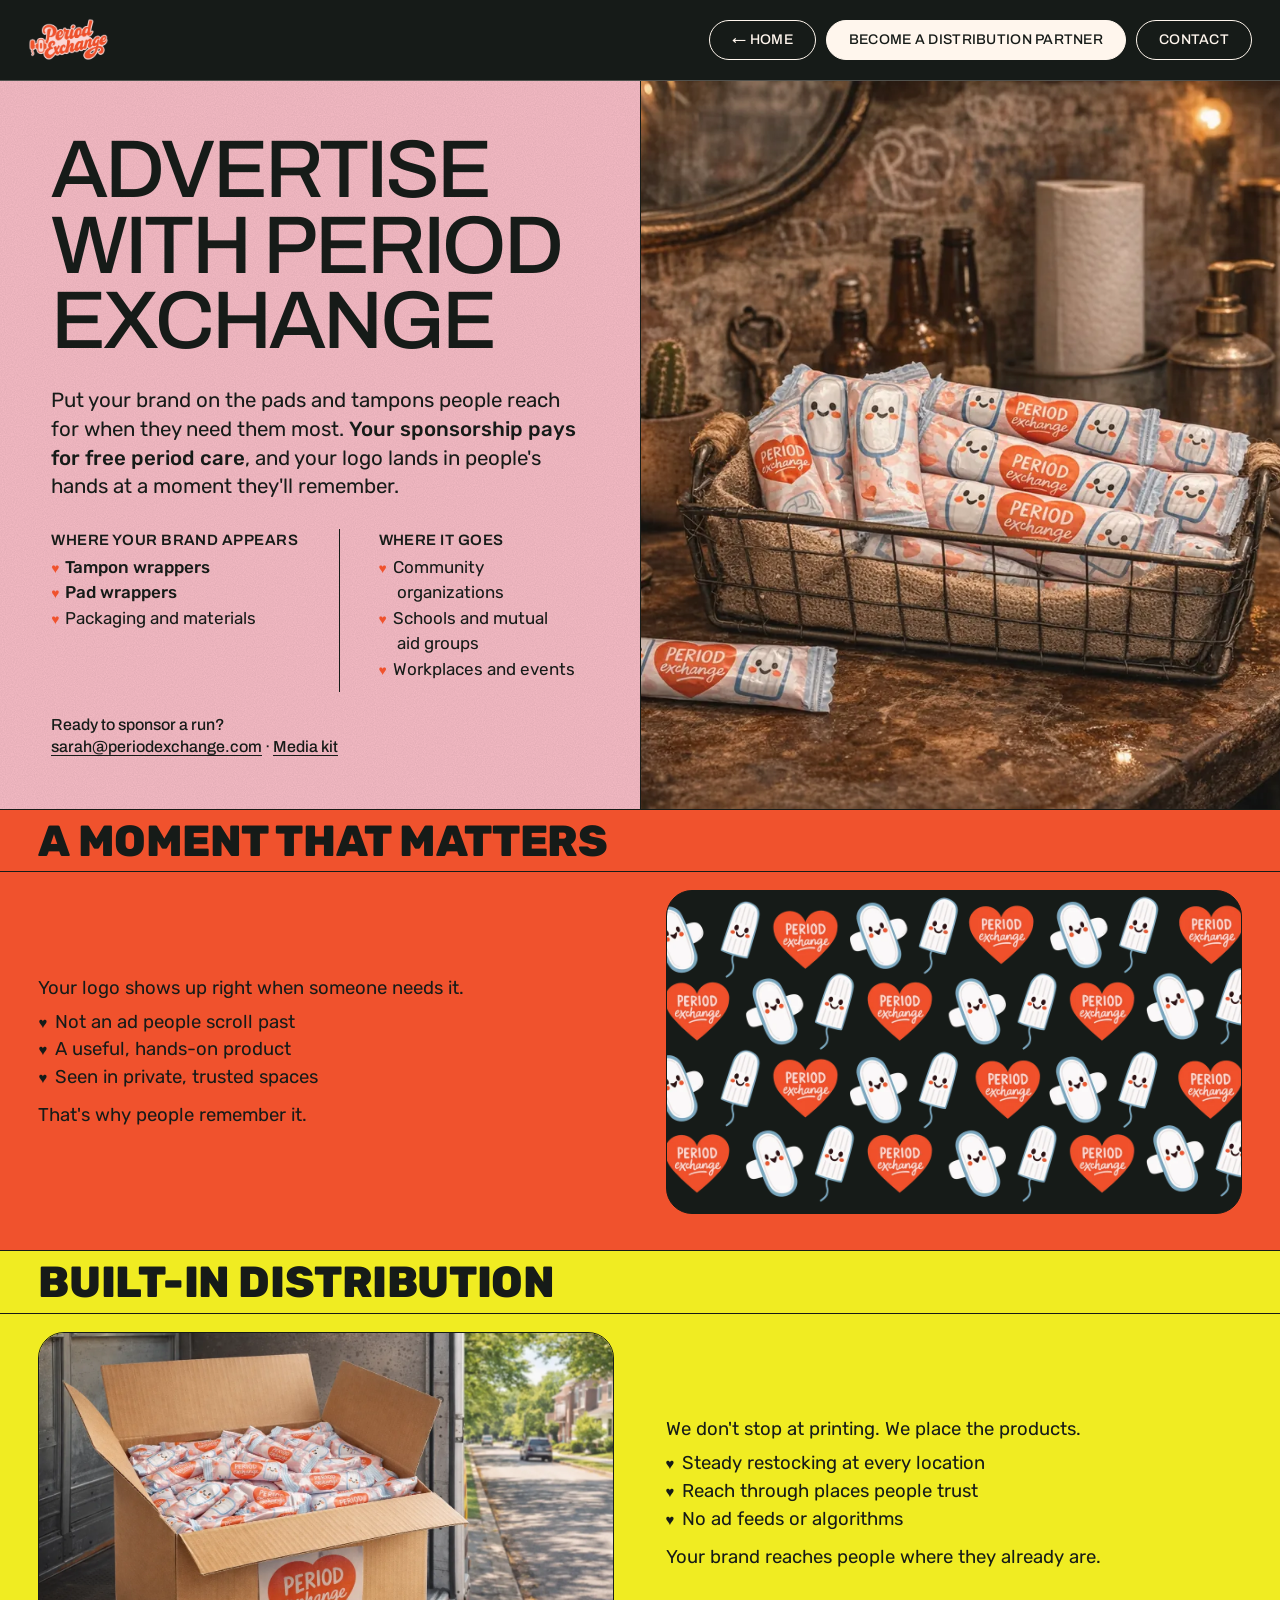
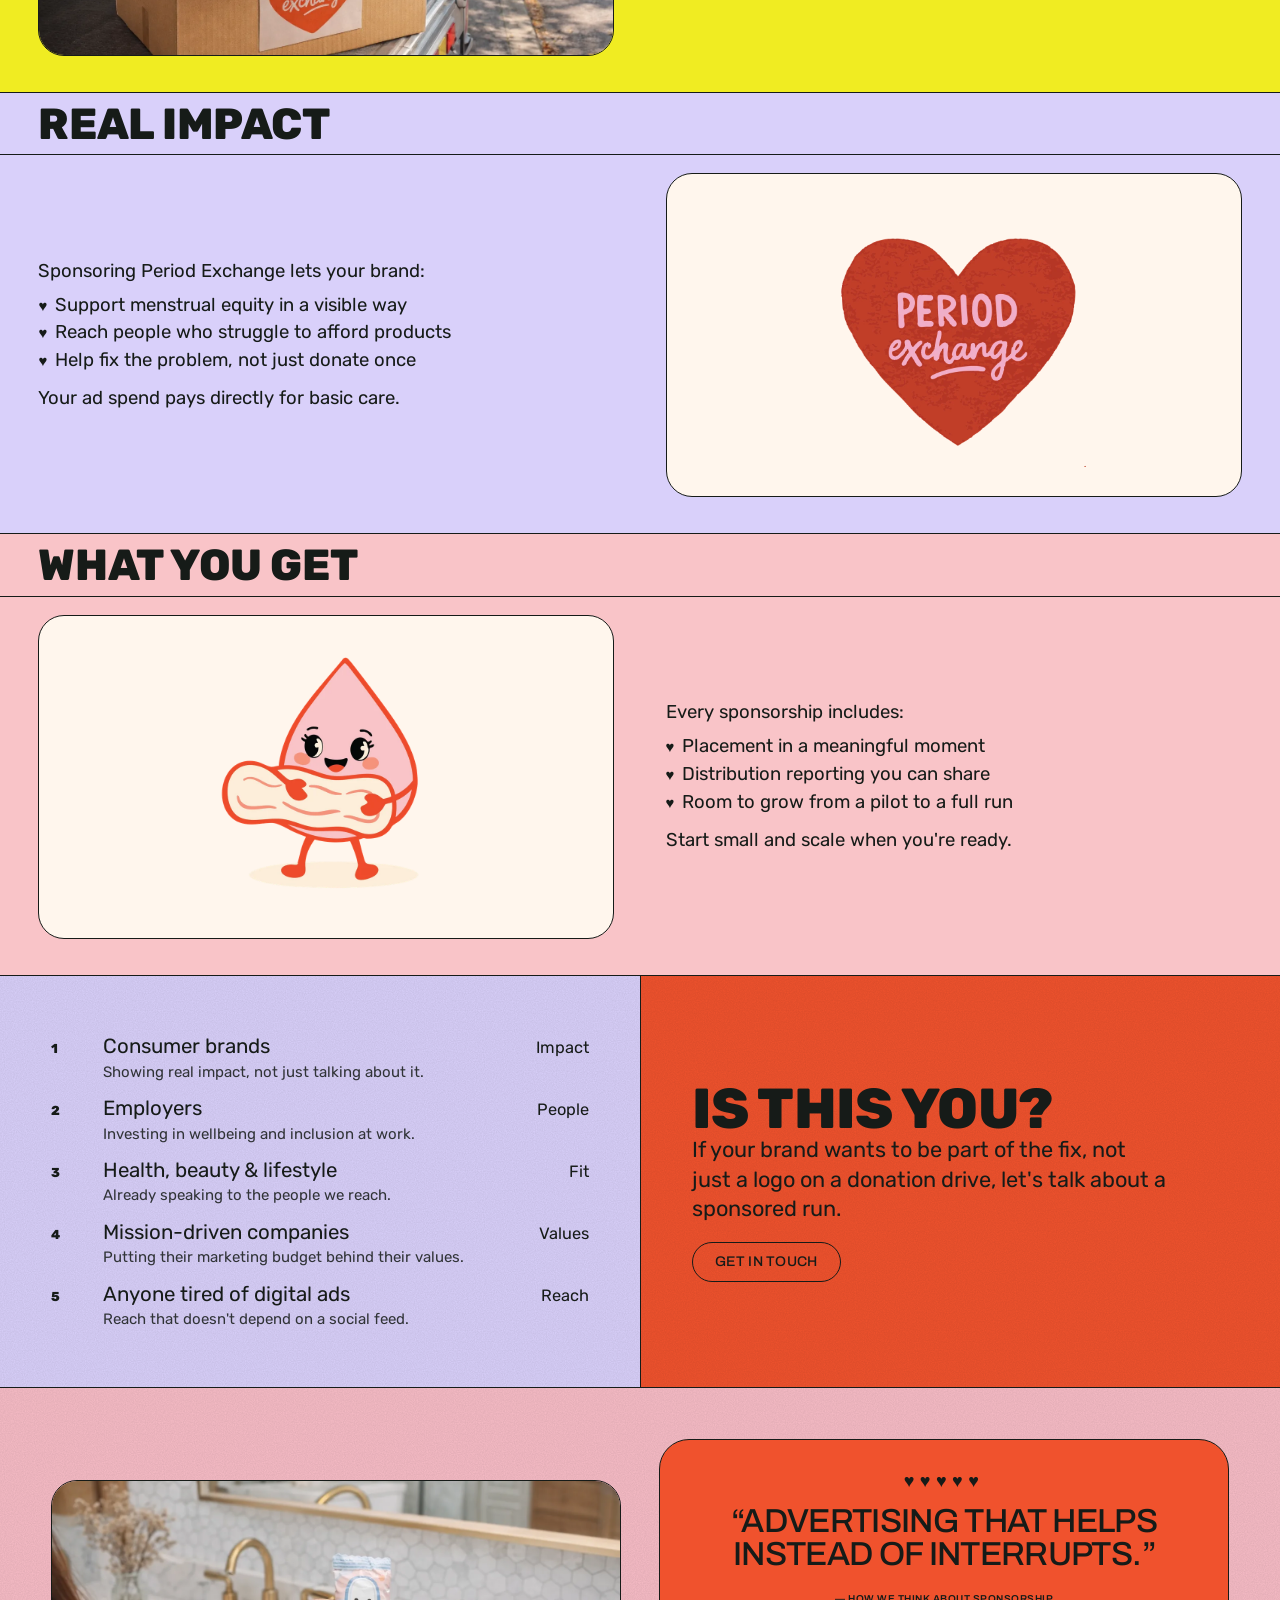
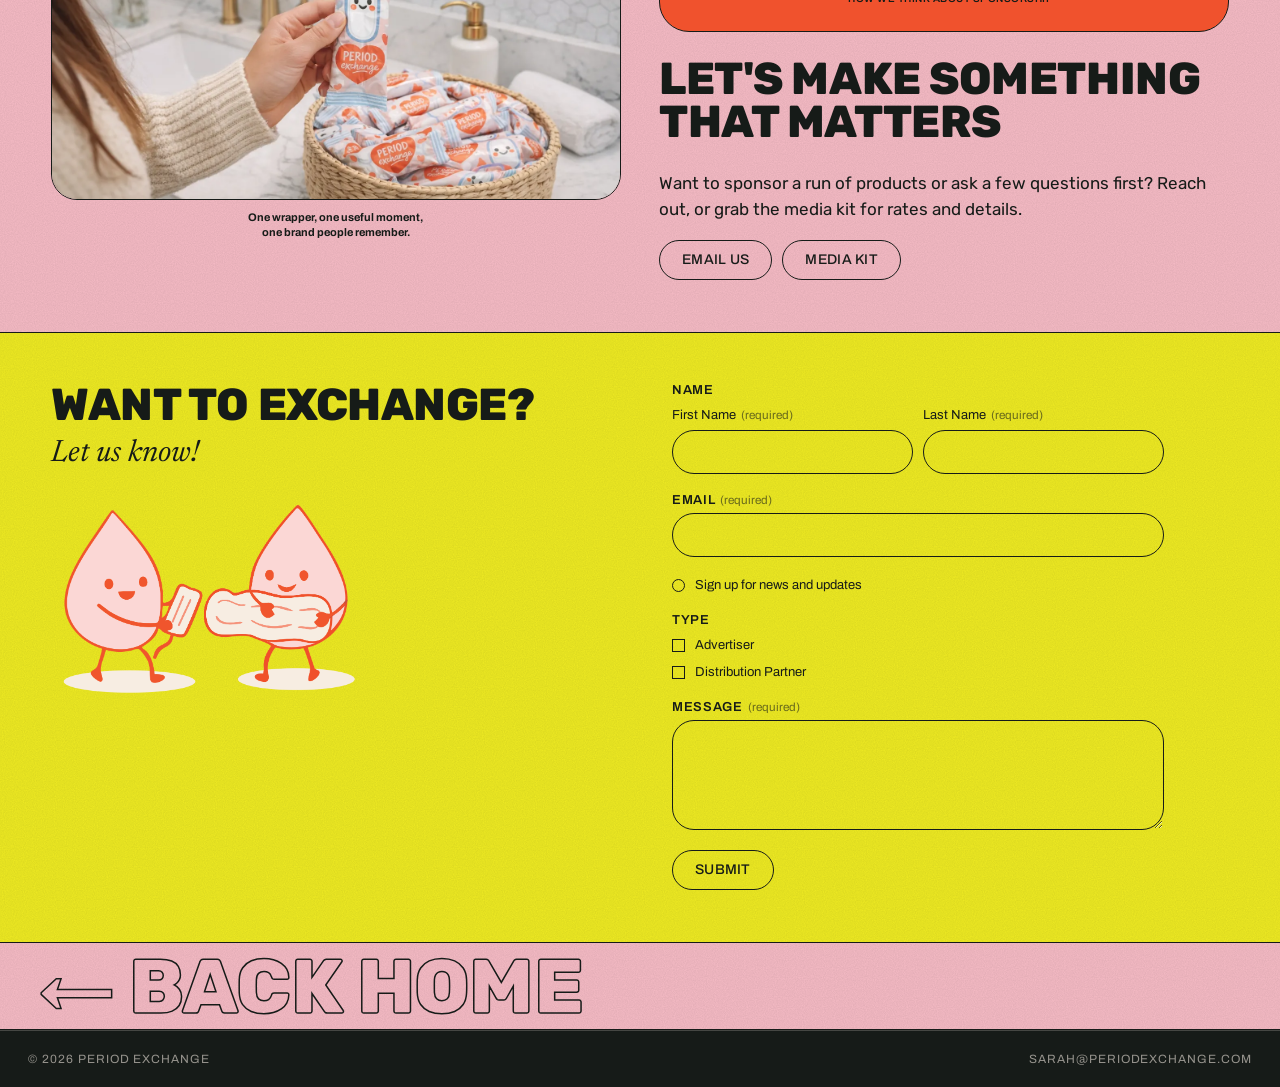
==== commit 3d9377c8: "Inner pages: Home button in header and Back home row above footer Co-Authored-By: Claude Opus 5.5 <n" ====
--- a/advertisers.html
+++ b/advertisers.html
@@ -9,14 +9,14 @@
   <link rel="preconnect" href="https://fonts.googleapis.com" />
   <link rel="preconnect" href="https://fonts.gstatic.com" crossorigin />
   <link href="https://fonts.googleapis.com/css2?family=Archivo:wght@400;500;600;700&family=Newsreader:ital,opsz,wght@0,6..72,400;0,6..72,500;1,6..72,400&family=Rubik:wght@400;500;800&display=swap" rel="stylesheet" />
-  <link rel="stylesheet" href="styles.css" />
+  <link rel="stylesheet" href="styles.css?v=434143" />
 </head>
 <body>
 
   <header class="site-header">
     <a href="index.html" class="logo"><img src="assets/logo-script.webp" alt="Period Exchange" /></a>
     <nav class="header-actions" aria-label="Get involved">
-      <a href="advertisers.html" class="pill pill-cta">Become an Advertiser</a>
+      <a href="index.html" class="pill pill-home">&larr; Home</a>
       <a href="business.html" class="pill pill-cta">Become a distribution partner</a>
       <a href="#contact" class="pill">Contact</a>
     </nav>
@@ -215,6 +215,11 @@
         </form>
       </div>
     </section>
+    <nav class="page bg-pink" aria-label="Back to home">
+      <ul class="bands">
+        <li class="band outline"><a href="index.html">&larr; Back home</a></li>
+      </ul>
+    </nav>
   </main>
 
   <footer class="site-footer">
@@ -222,6 +227,6 @@
     <a href="mailto:sarah@periodexchange.com" style="text-decoration: none">sarah@periodexchange.com</a>
   </footer>
 
-  <script src="site.js"></script>
+  <script src="site.js?v=434143"></script>
 </body>
 </html>
--- a/styles.css
+++ b/styles.css
@@ -494,3 +494,27 @@
   .band-static .band-open.flip > :first-child { order: 0; }
 }
 .band-static .prose { font-size: clamp(17px, 1.45vw, 21px); }
+
+/* Who it helps on phones: same spacing for every item, line clear of the pictures */
+@media (max-width: 900px) {
+  .helps-grid { margin: 0; row-gap: 0; }
+  .helps-grid > article,
+  .helps-grid > article:first-child,
+  .helps-grid > article:last-child,
+  .helps-grid > article:nth-child(3n),
+  .helps-grid > article:nth-child(3n+1) { padding: 36px 0; border-left: 0; border-top: 1.5px solid var(--ink); }
+  .helps-grid > article:first-child { border-top: 0; padding-top: 0; }
+  .helps-grid > article:last-child { padding-bottom: 0; }
+}
+
+/* About on phones: the two photos sit side by side, smaller */
+@media (max-width: 900px) {
+  .two > .stack:first-child { grid-template-columns: 1fr 1fr; gap: 14px; align-items: center; }
+  .two > .stack:first-child .frame.oval { width: 100%; }
+  .two > .stack:first-child .frame.tall { aspect-ratio: 1 / 1; border-radius: 20px; }
+  .two > .stack:first-child .caption { grid-column: 1 / -1; margin-top: 0; }
+}
+
+/* Inner pages: Home button in the header (also shown on phones) */
+.header-actions .pill-home { border-color: var(--cream); }
+@media (max-width: 900px) { .header-actions .pill-home { display: inline-flex; } }
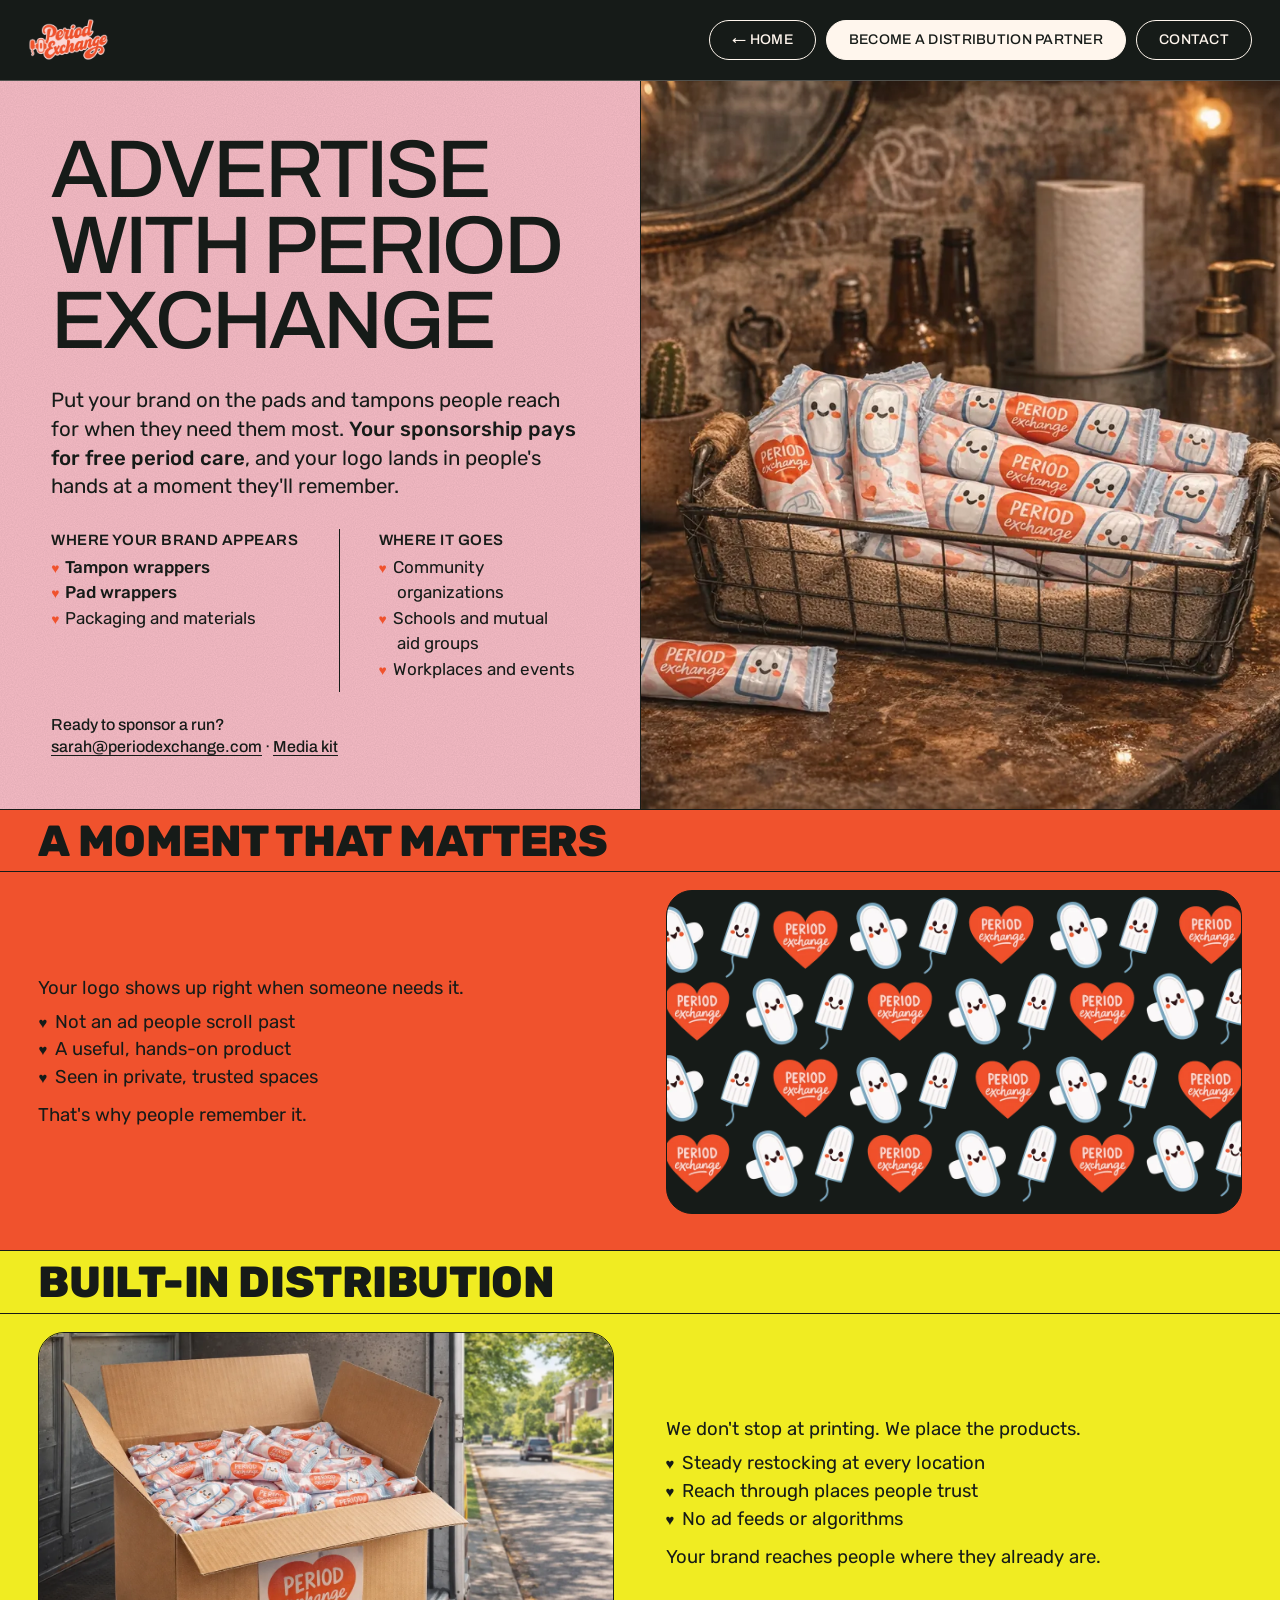
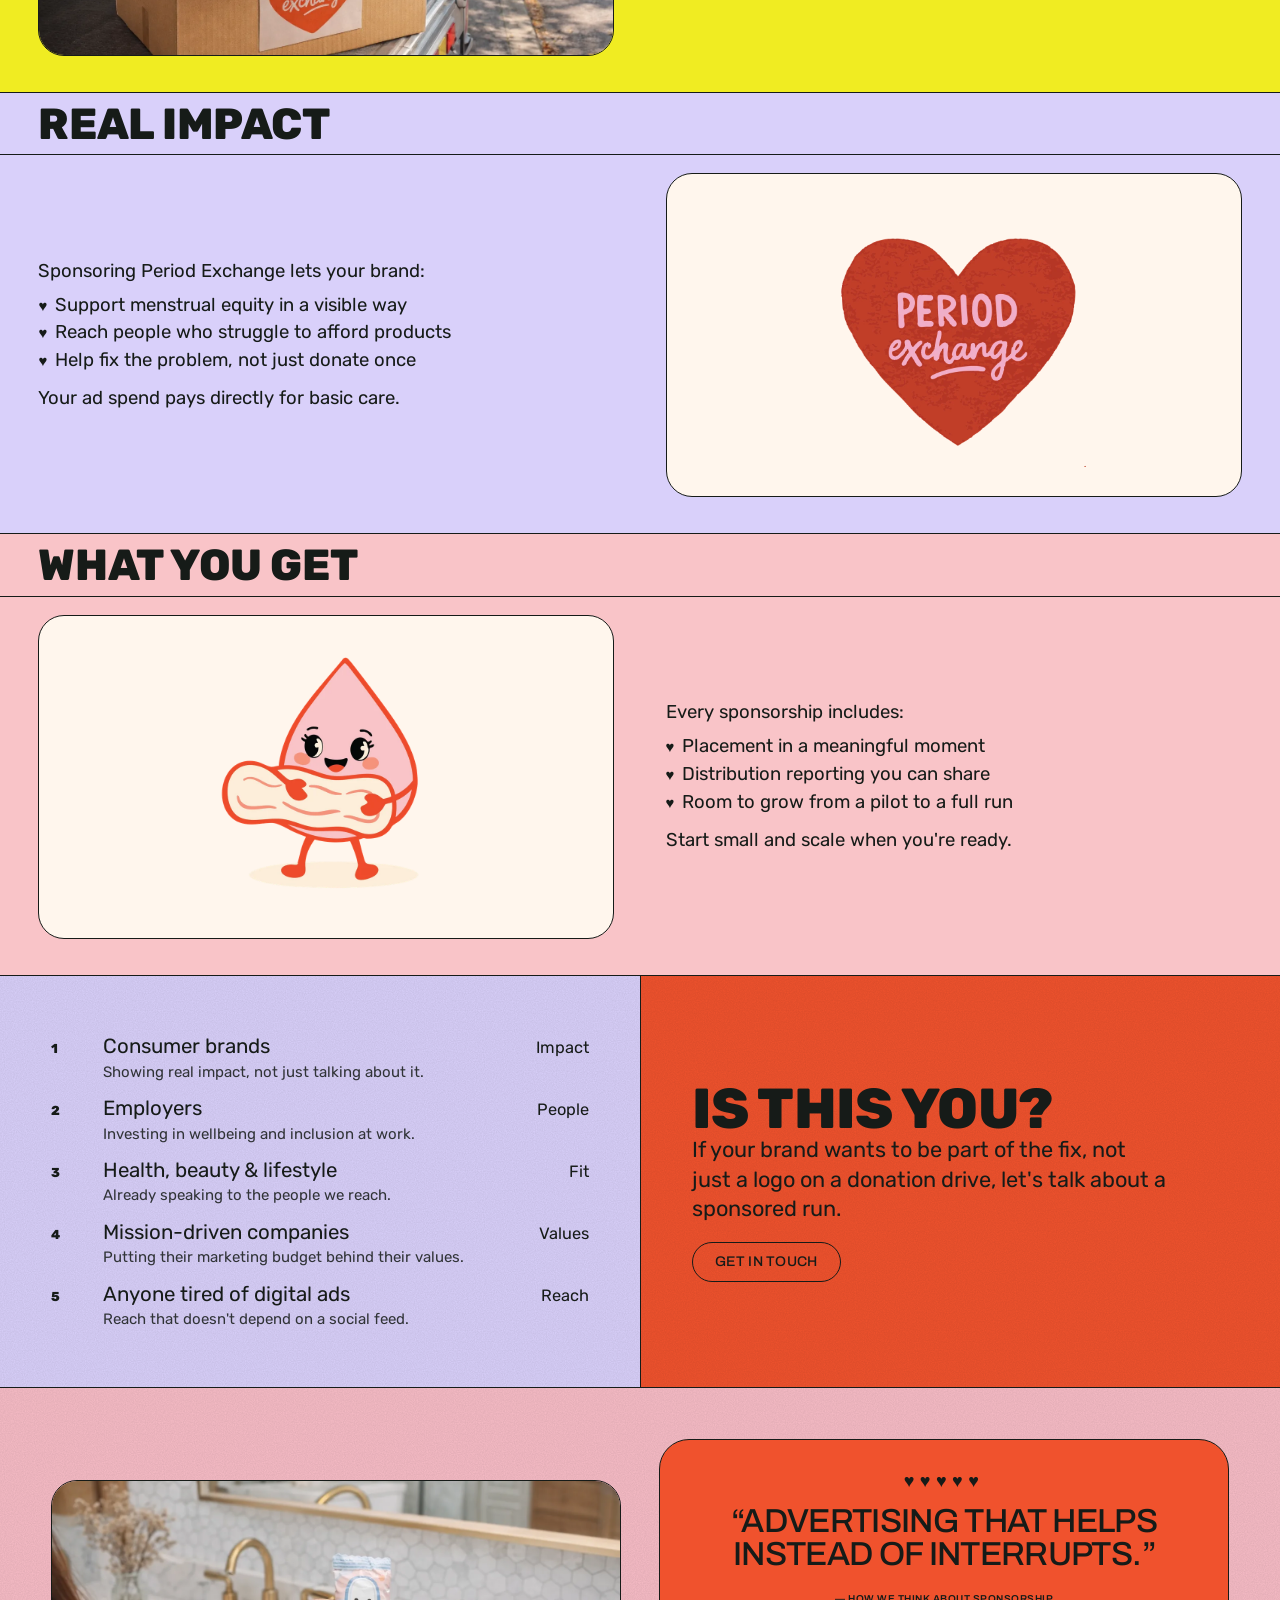
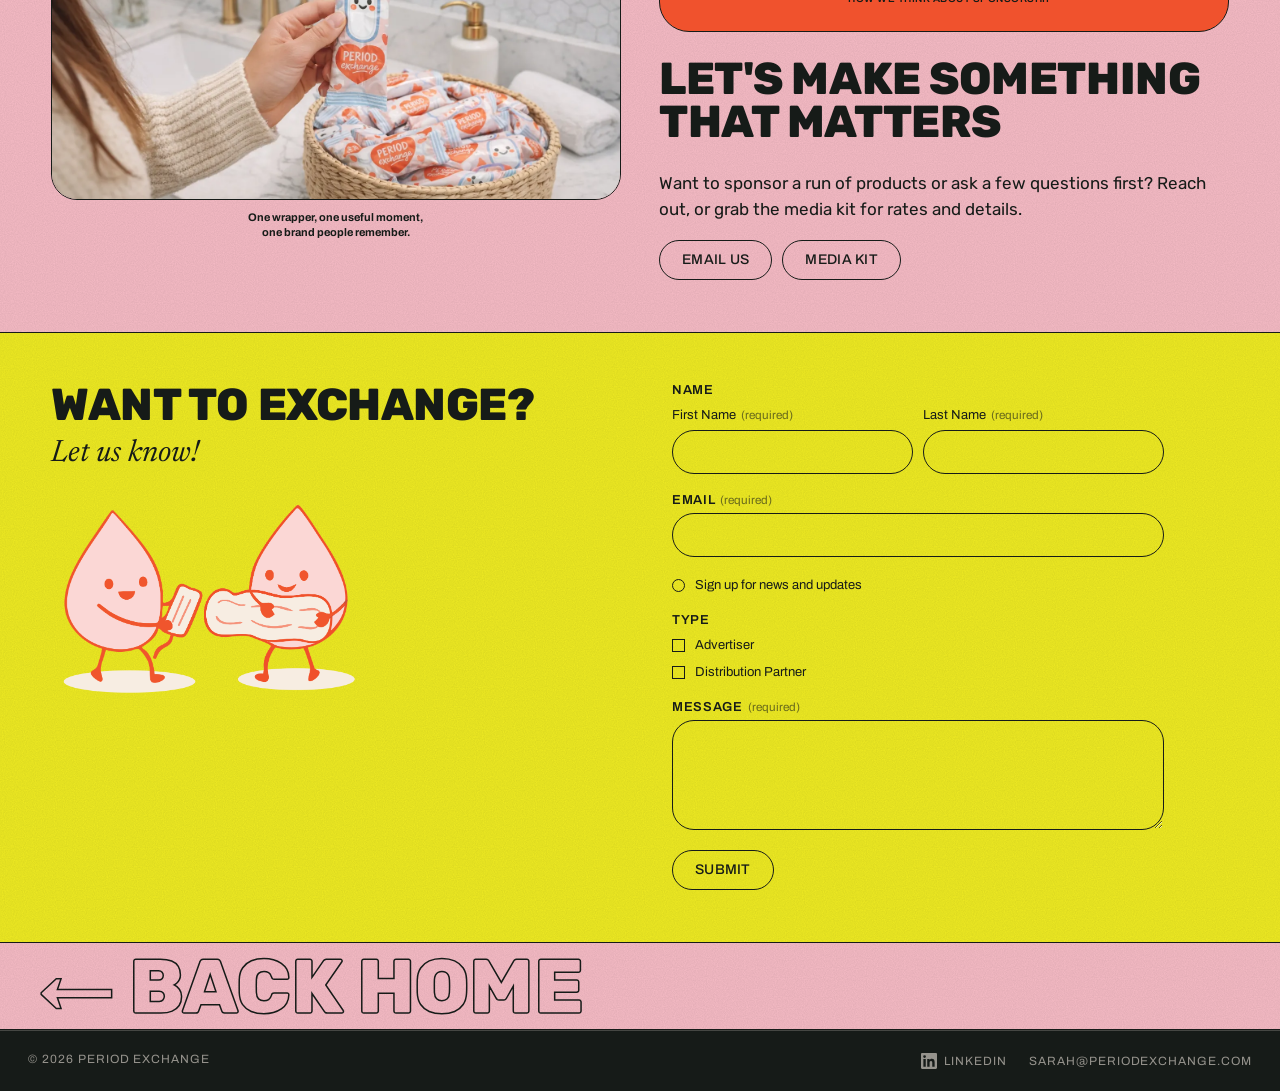
==== commit 15108f95: "Footer: link to Period Exchange on LinkedIn Co-Authored-By: Claude Opus 5.5 <noreply@anthropic.com>" ====
--- a/advertisers.html
+++ b/advertisers.html
@@ -9,7 +9,7 @@
   <link rel="preconnect" href="https://fonts.googleapis.com" />
   <link rel="preconnect" href="https://fonts.gstatic.com" crossorigin />
   <link href="https://fonts.googleapis.com/css2?family=Archivo:wght@400;500;600;700&family=Newsreader:ital,opsz,wght@0,6..72,400;0,6..72,500;1,6..72,400&family=Rubik:wght@400;500;800&display=swap" rel="stylesheet" />
-  <link rel="stylesheet" href="styles.css?v=434143" />
+  <link rel="stylesheet" href="styles.css?v=434367" />
 </head>
 <body>
 
@@ -224,9 +224,15 @@
 
   <footer class="site-footer">
     <span>&copy; <span id="year"></span> Period Exchange</span>
-    <a href="mailto:sarah@periodexchange.com" style="text-decoration: none">sarah@periodexchange.com</a>
+    <span class="footer-links">
+      <a href="https://www.linkedin.com/company/73796115/" target="_blank" rel="noopener" aria-label="Period Exchange on LinkedIn">
+        <svg viewBox="0 0 24 24" width="16" height="16" aria-hidden="true"><path fill="currentColor" d="M20.45 20.45h-3.56v-5.57c0-1.33-.02-3.04-1.85-3.04-1.85 0-2.14 1.45-2.14 2.94v5.67H9.35V9h3.41v1.56h.05c.48-.9 1.64-1.85 3.37-1.85 3.6 0 4.27 2.37 4.27 5.46v6.28ZM5.34 7.43a2.06 2.06 0 1 1 0-4.13 2.06 2.06 0 0 1 0 4.13ZM7.12 20.45H3.56V9h3.56v11.45ZM22.22 0H1.77C.79 0 0 .77 0 1.73v20.54C0 23.23.79 24 1.77 24h20.45c.98 0 1.78-.77 1.78-1.73V1.73C24 .77 23.2 0 22.22 0Z"/></svg>
+        LinkedIn
+      </a>
+      <a href="mailto:sarah@periodexchange.com">sarah@periodexchange.com</a>
+    </span>
   </footer>
 
-  <script src="site.js?v=434143"></script>
+  <script src="site.js?v=434367"></script>
 </body>
 </html>
--- a/styles.css
+++ b/styles.css
@@ -518,3 +518,9 @@
 /* Inner pages: Home button in the header (also shown on phones) */
 .header-actions .pill-home { border-color: var(--cream); }
 @media (max-width: 900px) { .header-actions .pill-home { display: inline-flex; } }
+
+/* Footer links (LinkedIn + email) */
+.footer-links { display: inline-flex; align-items: center; gap: 22px; }
+.footer-links a { display: inline-flex; align-items: center; gap: 7px; text-decoration: none; }
+.footer-links a:hover { color: var(--cream); }
+@media (max-width: 900px) { .footer-links { flex-direction: column; gap: 10px; } }
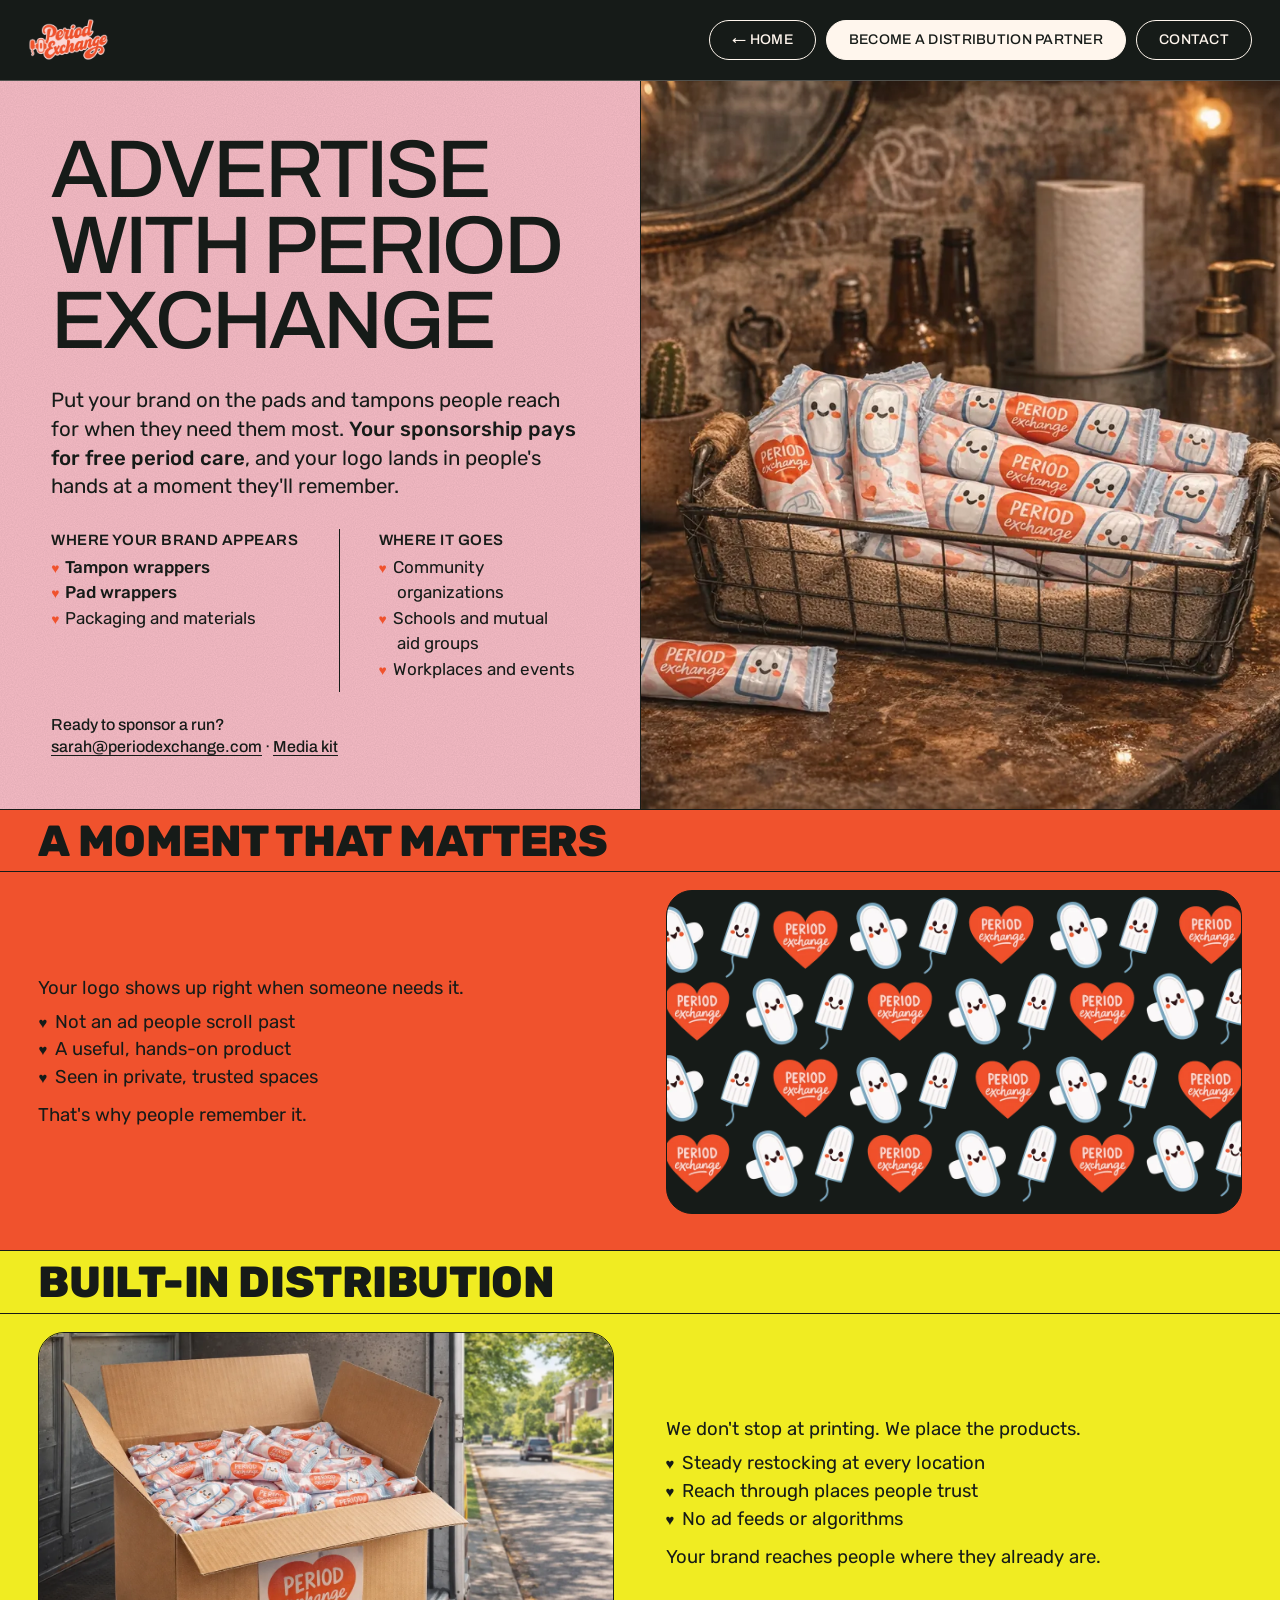
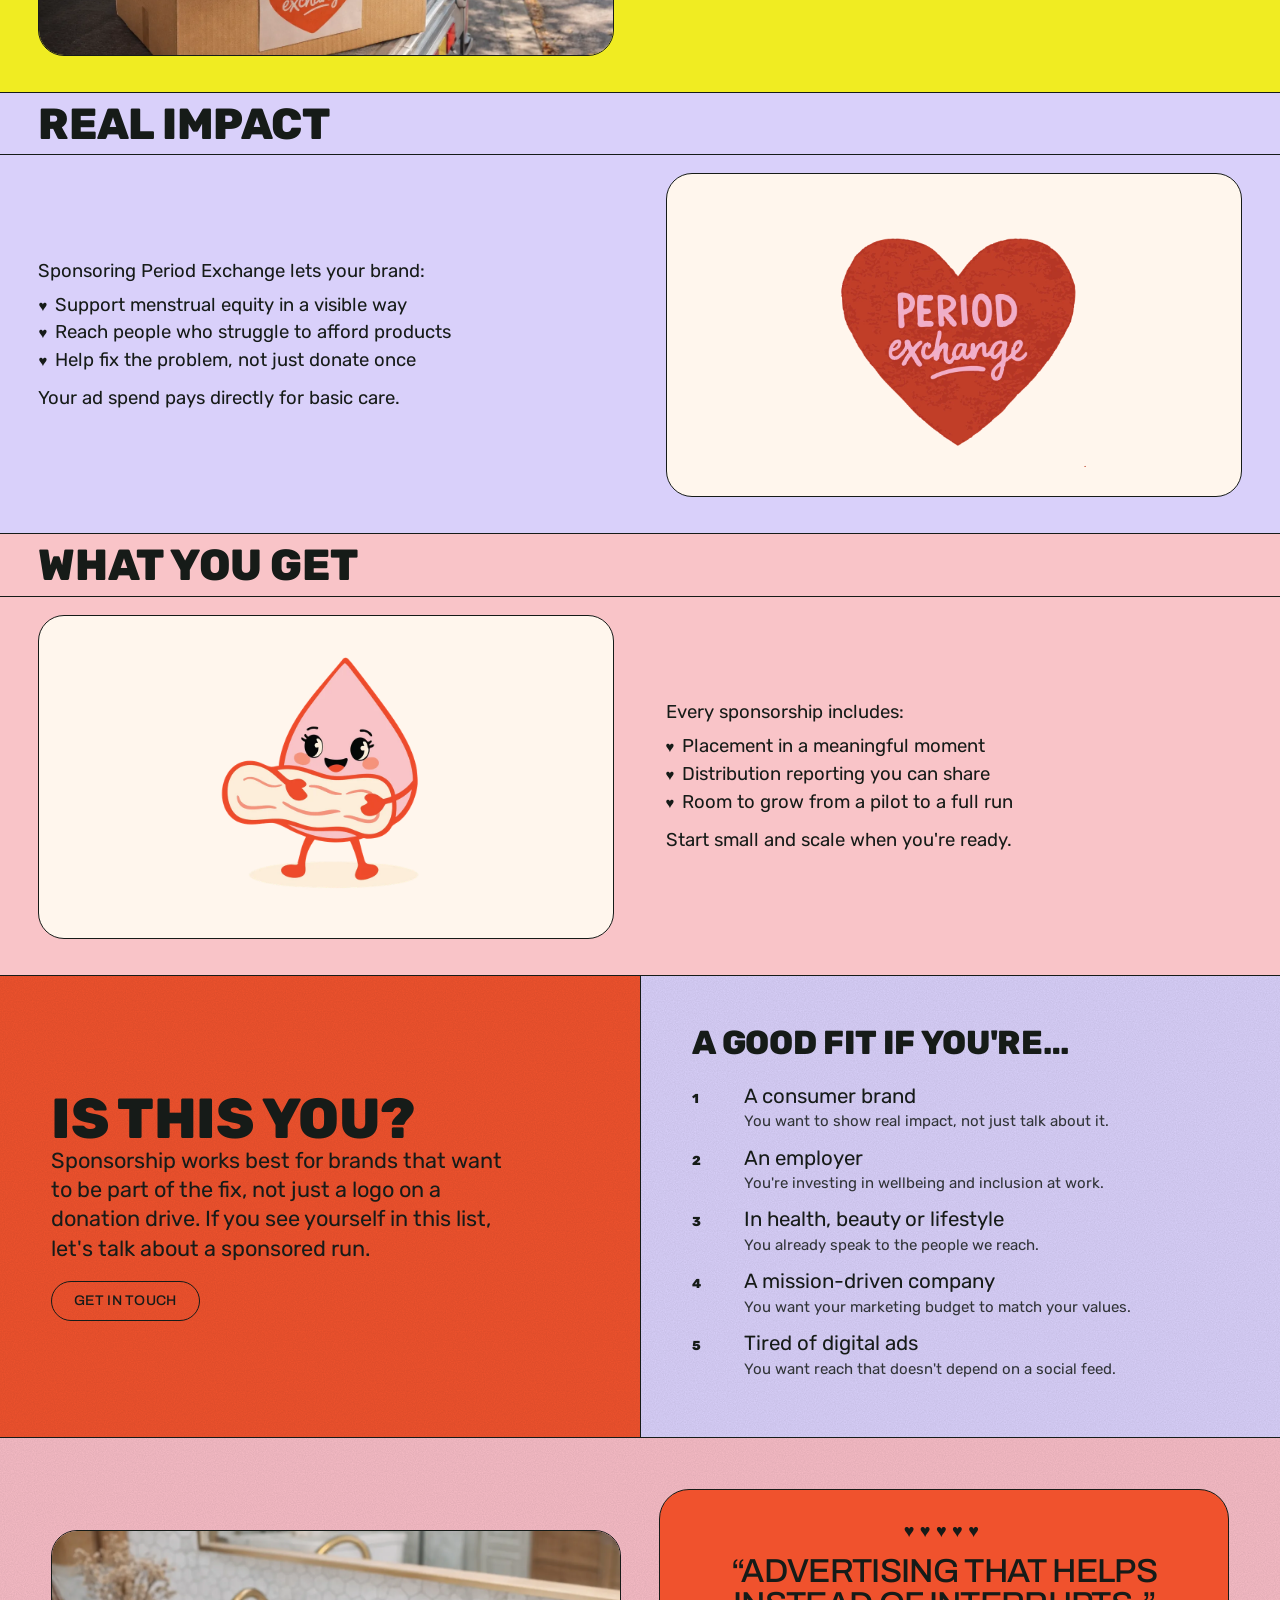
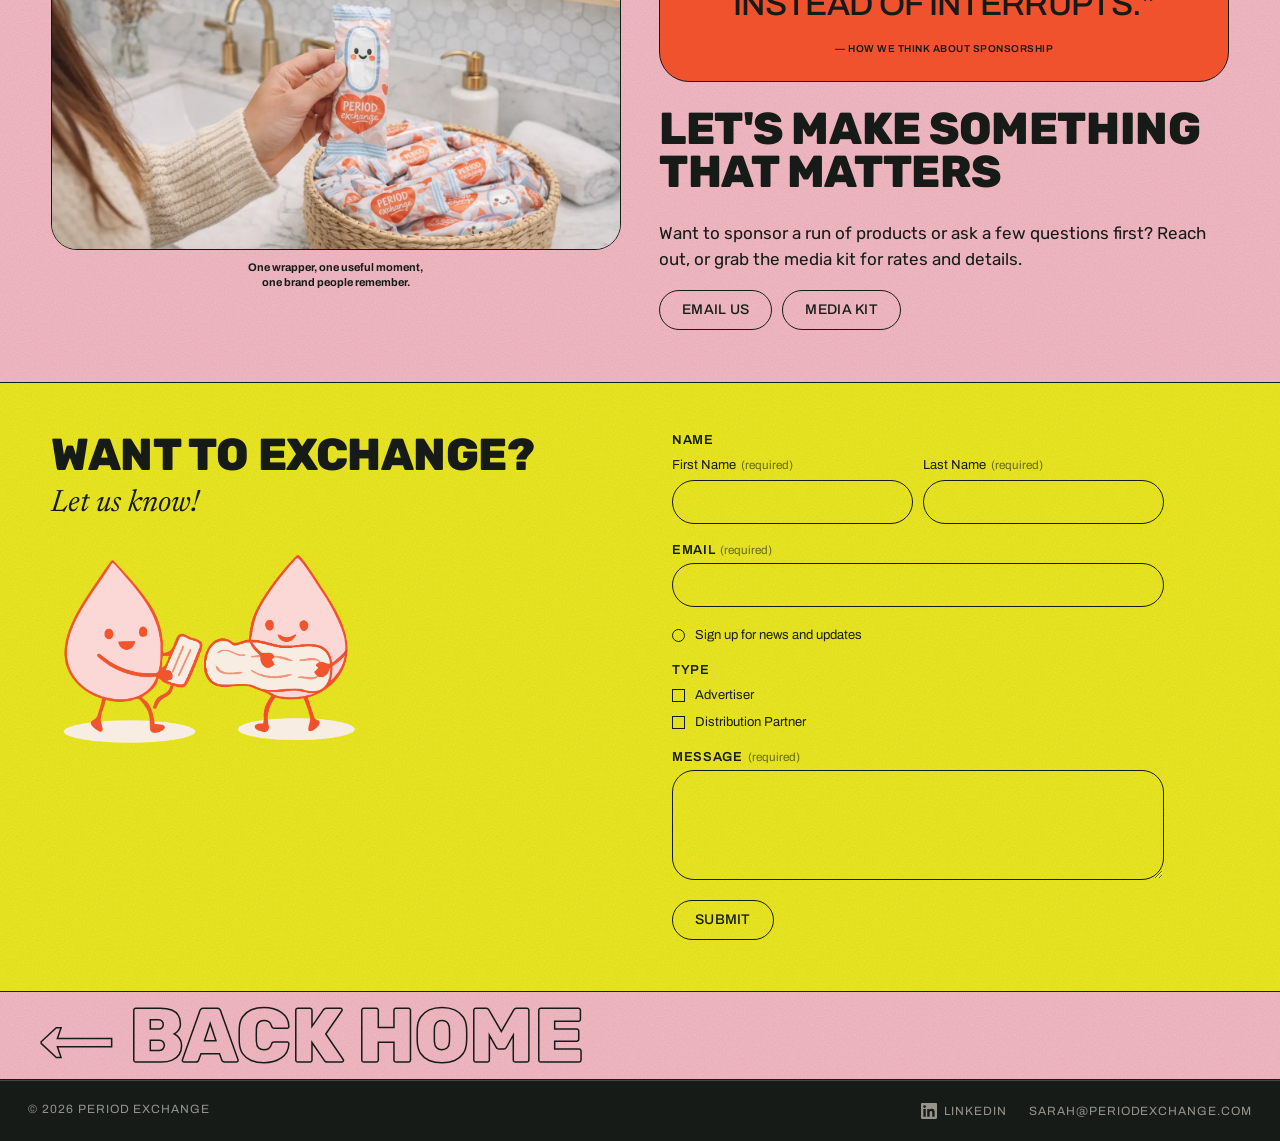
==== commit e8bdd7cf: "Clarify advertisers 'Is this you?' section Co-Authored-By: Claude Opus 5.5 <noreply@anthropic.com>" ====
--- a/advertisers.html
+++ b/advertisers.html
@@ -128,26 +128,27 @@
 
     <!-- ============ WHO IT'S FOR SPREAD ============ -->
     <div class="spread balanced">
-      <section class="page bg-lavender gutter-shadow">
-        
-        <div class="page-body">
-          <ol class="index">
-            <li><span>Consumer brands<small>Showing real impact, not just talking about it.</small></span><span class="pg">Impact</span></li>
-            <li><span>Employers<small>Investing in wellbeing and inclusion at work.</small></span><span class="pg">People</span></li>
-            <li><span>Health, beauty &amp; lifestyle<small>Already speaking to the people we reach.</small></span><span class="pg">Fit</span></li>
-            <li><span>Mission-driven companies<small>Putting their marketing budget behind their values.</small></span><span class="pg">Values</span></li>
-            <li><span>Anyone tired of digital ads<small>Reach that doesn't depend on a social feed.</small></span><span class="pg">Reach</span></li>
-          </ol>
-        </div>
-      </section>
-      <section class="page bg-orange rail-right">
+      <section class="page bg-orange gutter-shadow">
         
         <div class="page-body push-bottom">
           <h2 class="headline xl">Is this you?</h2>
           <div>
-            <p style="font-size: clamp(19px, 1.7vw, 24px); line-height: 1.35; max-width: 34ch">If your brand wants to be part of the fix, not just a logo on a donation drive, let's talk about a sponsored run.</p>
+            <p style="font-size: clamp(19px, 1.7vw, 24px); line-height: 1.35; max-width: 34ch">Sponsorship works best for brands that want to be part of the fix, not just a logo on a donation drive. If you see yourself in this list, let's talk about a sponsored run.</p>
             <div class="actions"><a href="#contact" class="pill">Get in touch</a></div>
           </div>
+        </div>
+      </section>
+      <section class="page bg-lavender">
+        
+        <div class="page-body">
+          <h2 class="headline sm" style="margin-bottom: 18px">A good fit if you're…</h2>
+          <ol class="index">
+            <li><span>A consumer brand<small>You want to show real impact, not just talk about it.</small></span></li>
+            <li><span>An employer<small>You're investing in wellbeing and inclusion at work.</small></span></li>
+            <li><span>In health, beauty or lifestyle<small>You already speak to the people we reach.</small></span></li>
+            <li><span>A mission-driven company<small>You want your marketing budget to match your values.</small></span></li>
+            <li><span>Tired of digital ads<small>You want reach that doesn't depend on a social feed.</small></span></li>
+          </ol>
         </div>
       </section>
     </div>
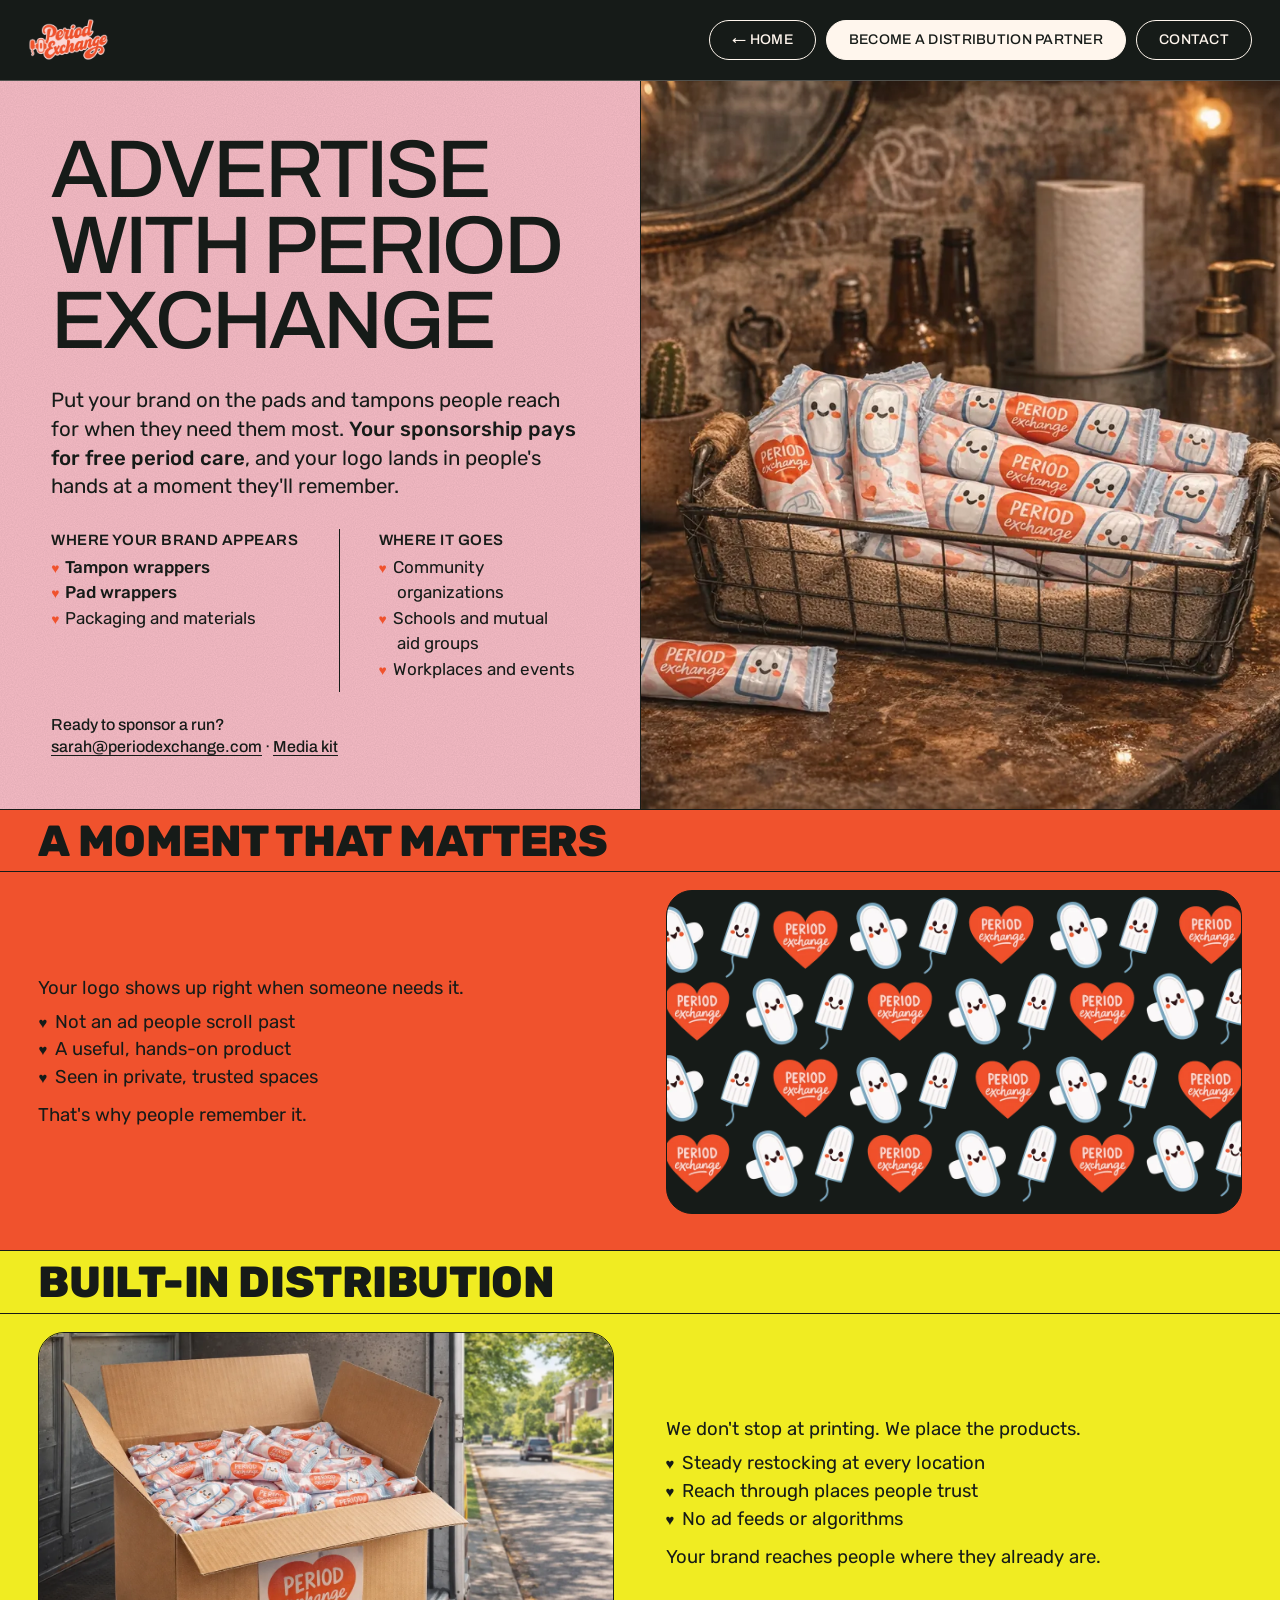
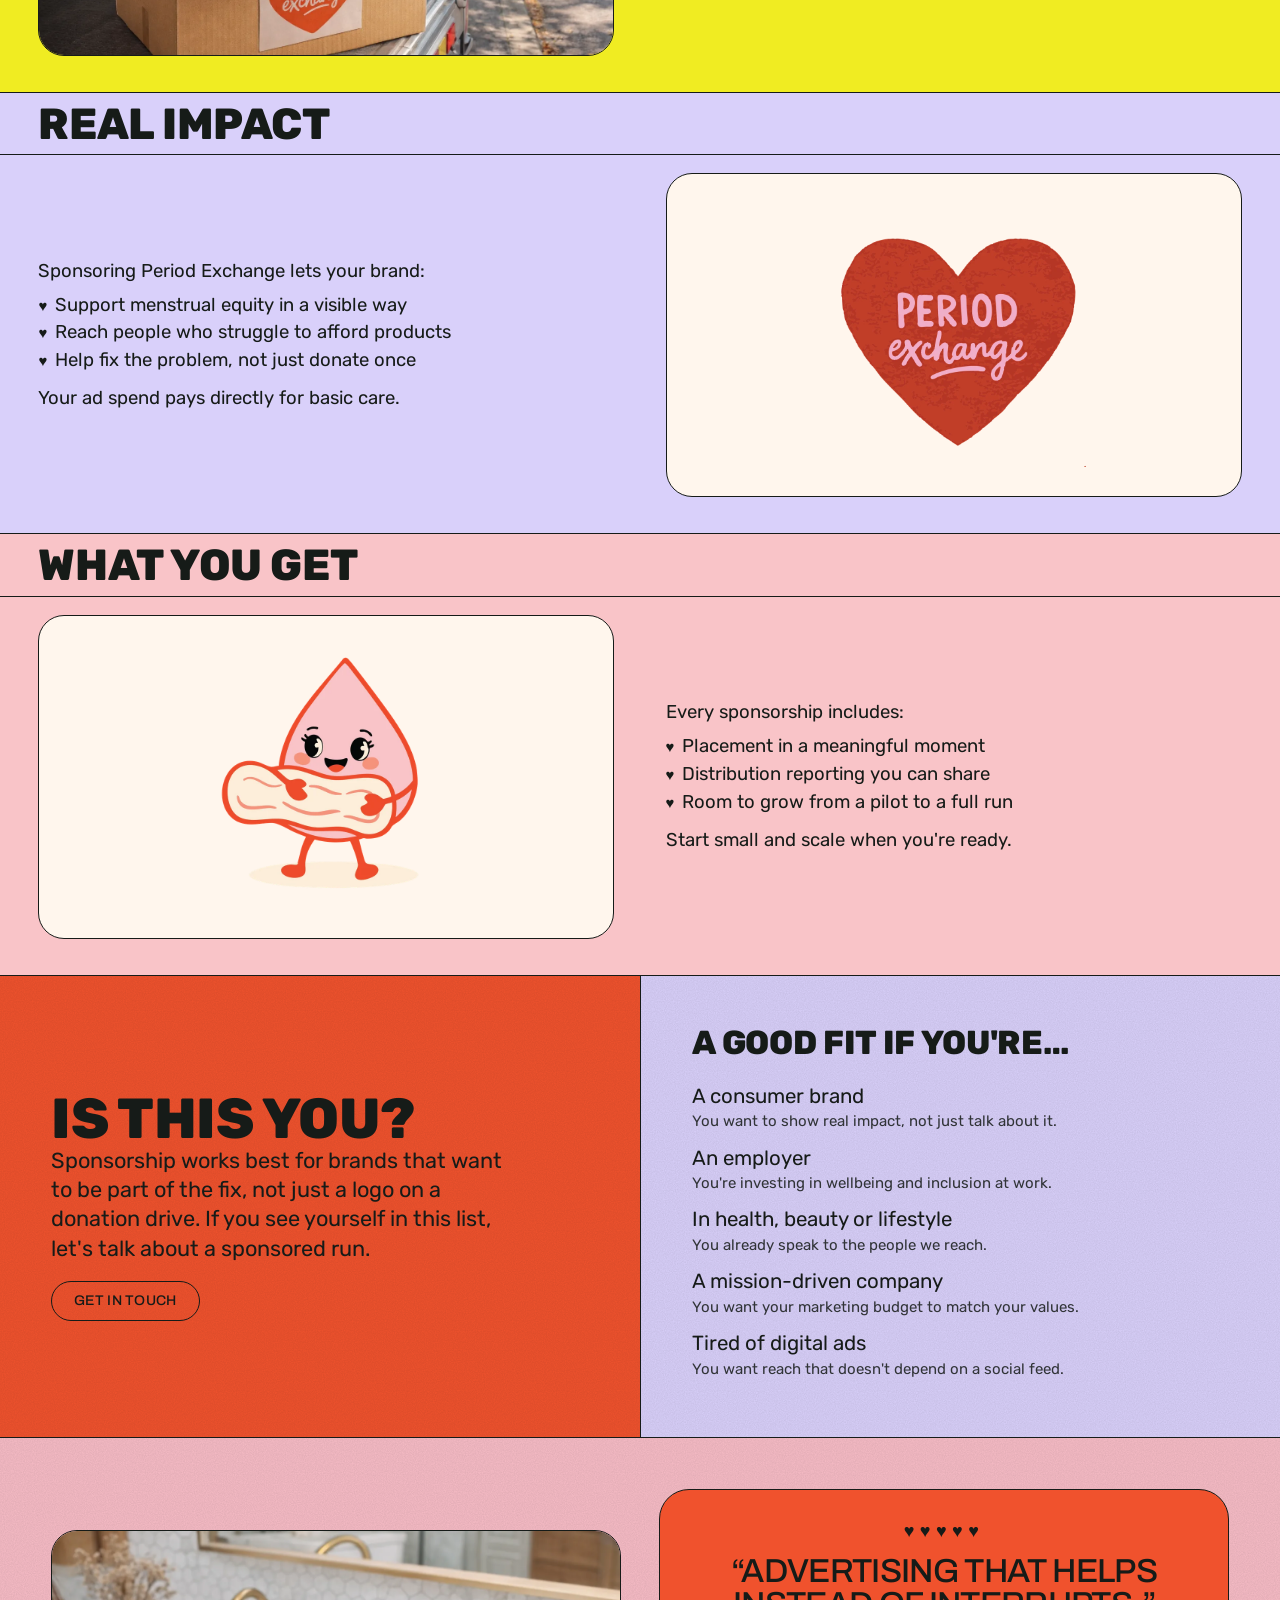
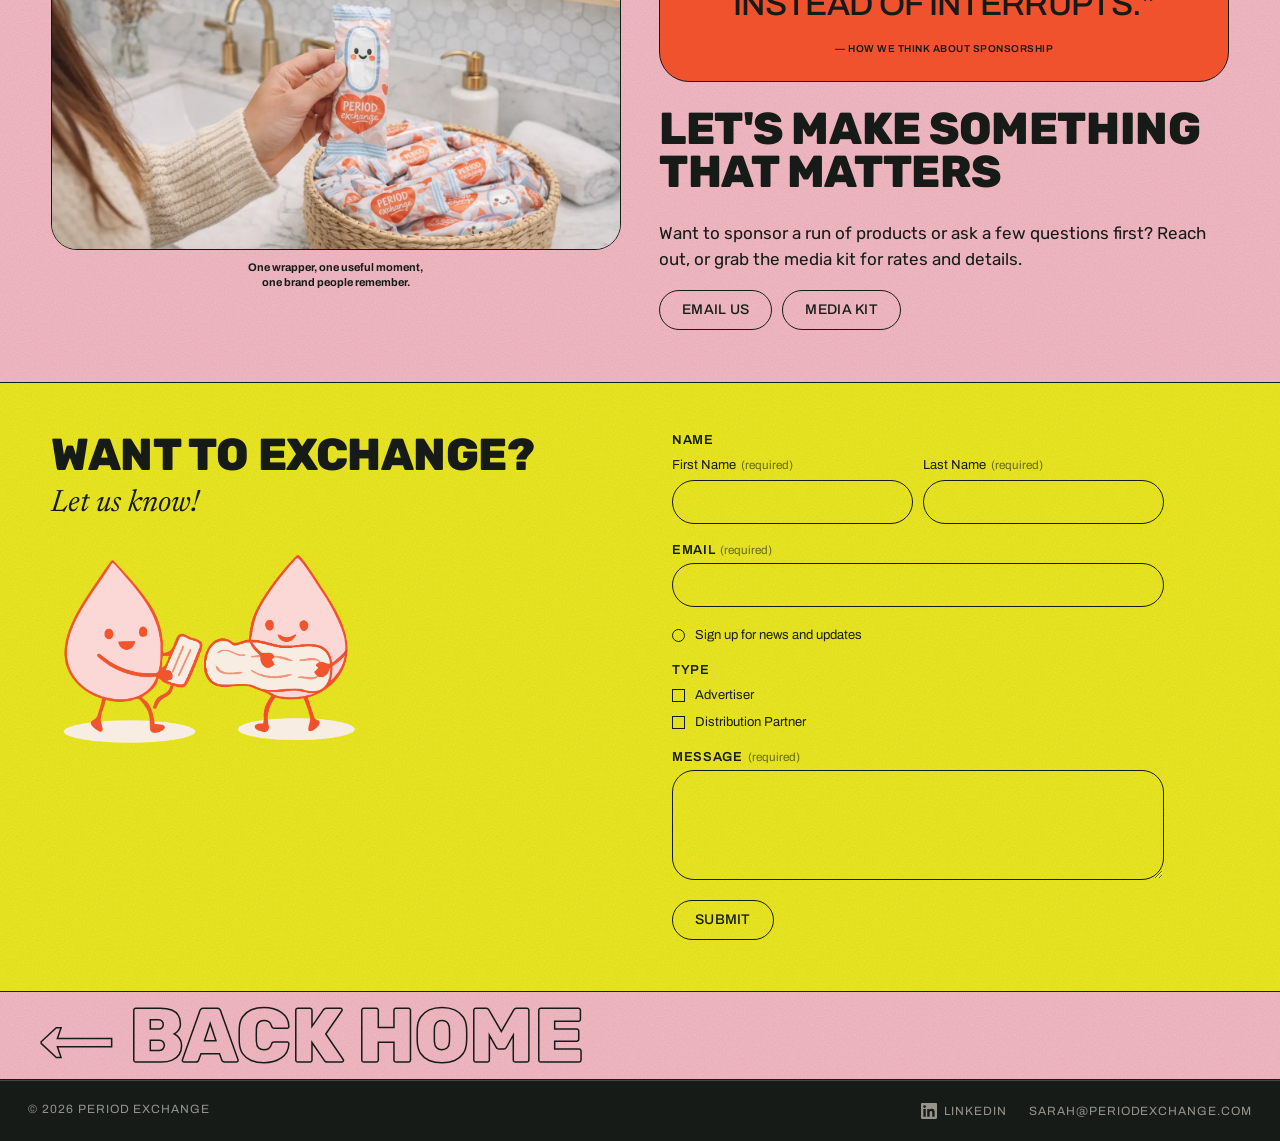
==== commit ee507e3d: "Drop numbers from advertiser and business fit lists Co-Authored-By: Claude Opus 5.5 <noreply@anthrop" ====
--- a/advertisers.html
+++ b/advertisers.html
@@ -142,7 +142,7 @@
         
         <div class="page-body">
           <h2 class="headline sm" style="margin-bottom: 18px">A good fit if you're…</h2>
-          <ol class="index">
+          <ol class="index plain">
             <li><span>A consumer brand<small>You want to show real impact, not just talk about it.</small></span></li>
             <li><span>An employer<small>You're investing in wellbeing and inclusion at work.</small></span></li>
             <li><span>In health, beauty or lifestyle<small>You already speak to the people we reach.</small></span></li>
--- a/styles.css
+++ b/styles.css
@@ -159,6 +159,8 @@
 .index li::before { content: counter(i); font: 800 13px/1 var(--chunky); }
 .index .pg { font-size: .8em; font-variant-numeric: tabular-nums; }
 .index small { display: block; font: 400 15px/1.35 var(--serif); margin-top: 2px; opacity: .85; }
+.index.plain li { grid-template-columns: 1fr; }
+.index.plain li::before { content: none; }
 
 /* ---------- Hero (home) ---------- */
 .hero { position: relative; overflow: hidden; background: var(--ink); color: var(--cream); text-align: center; padding: 64px 0 72px; }
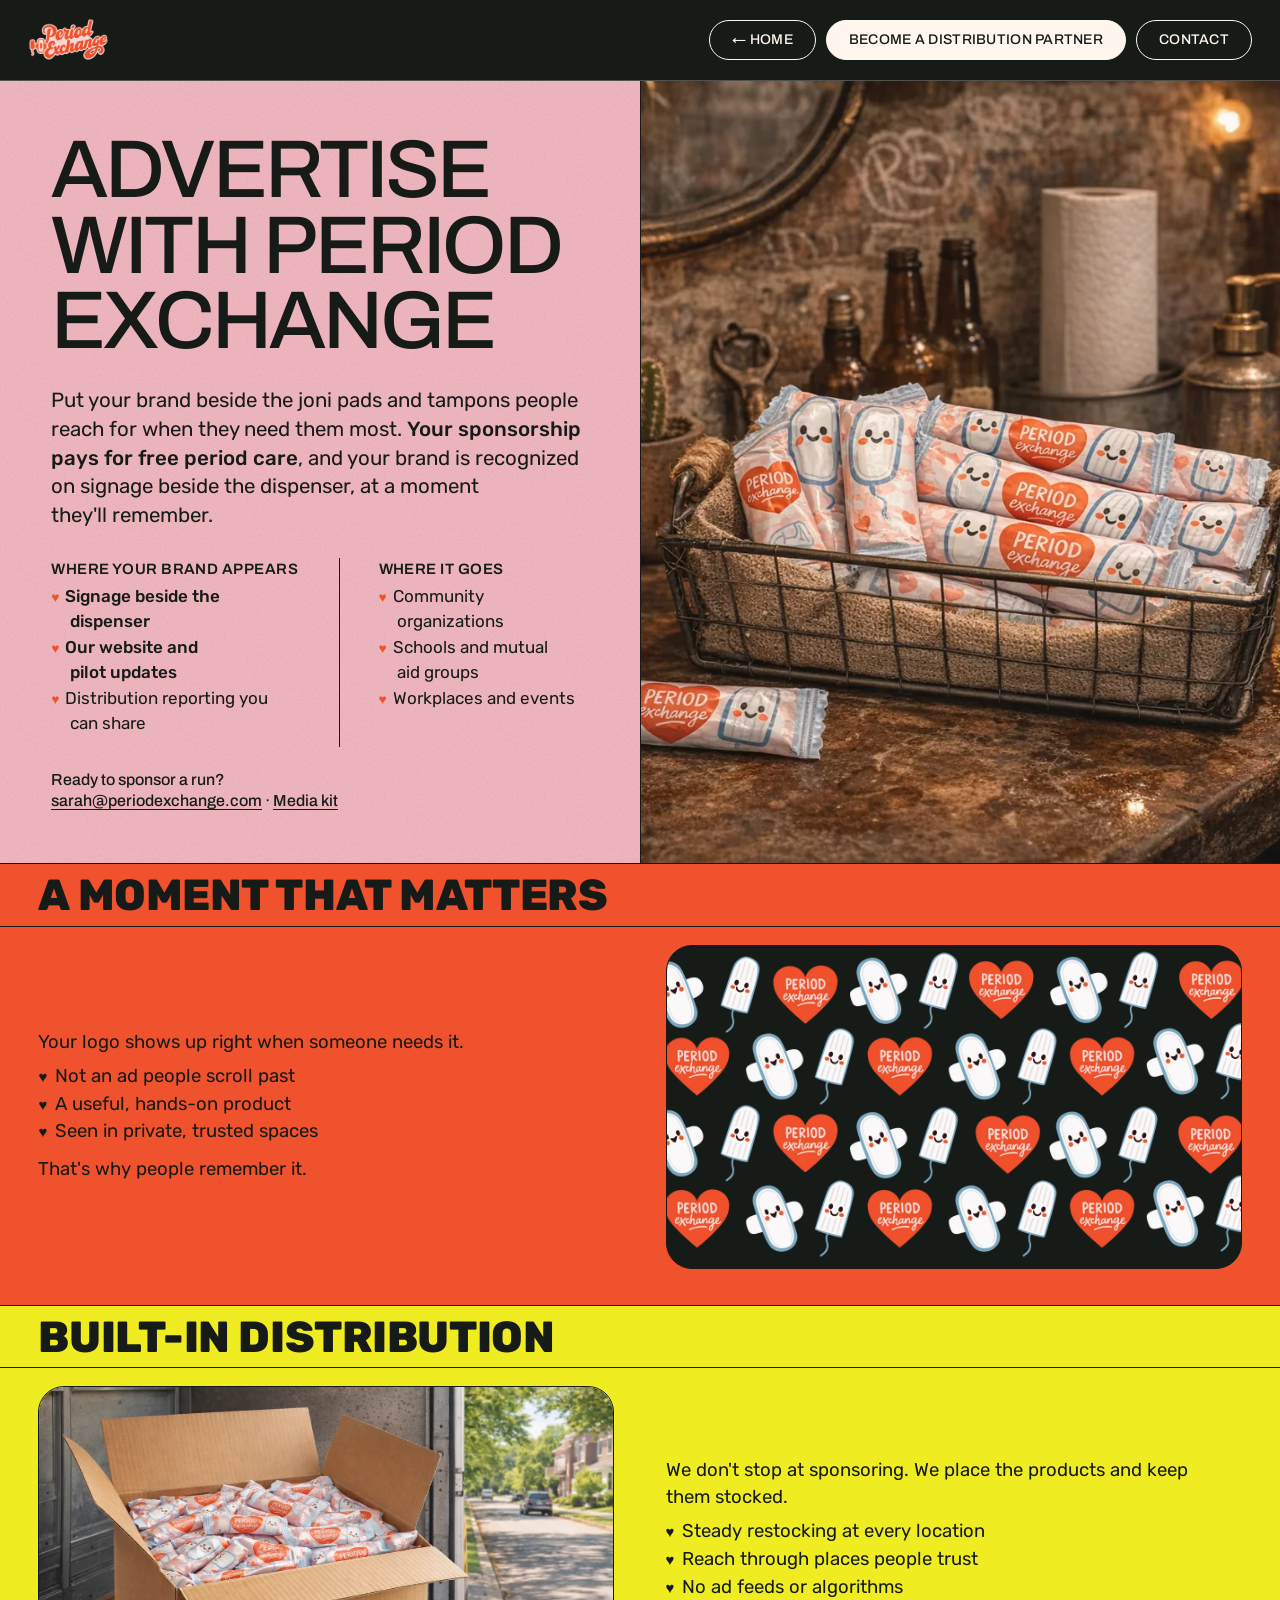
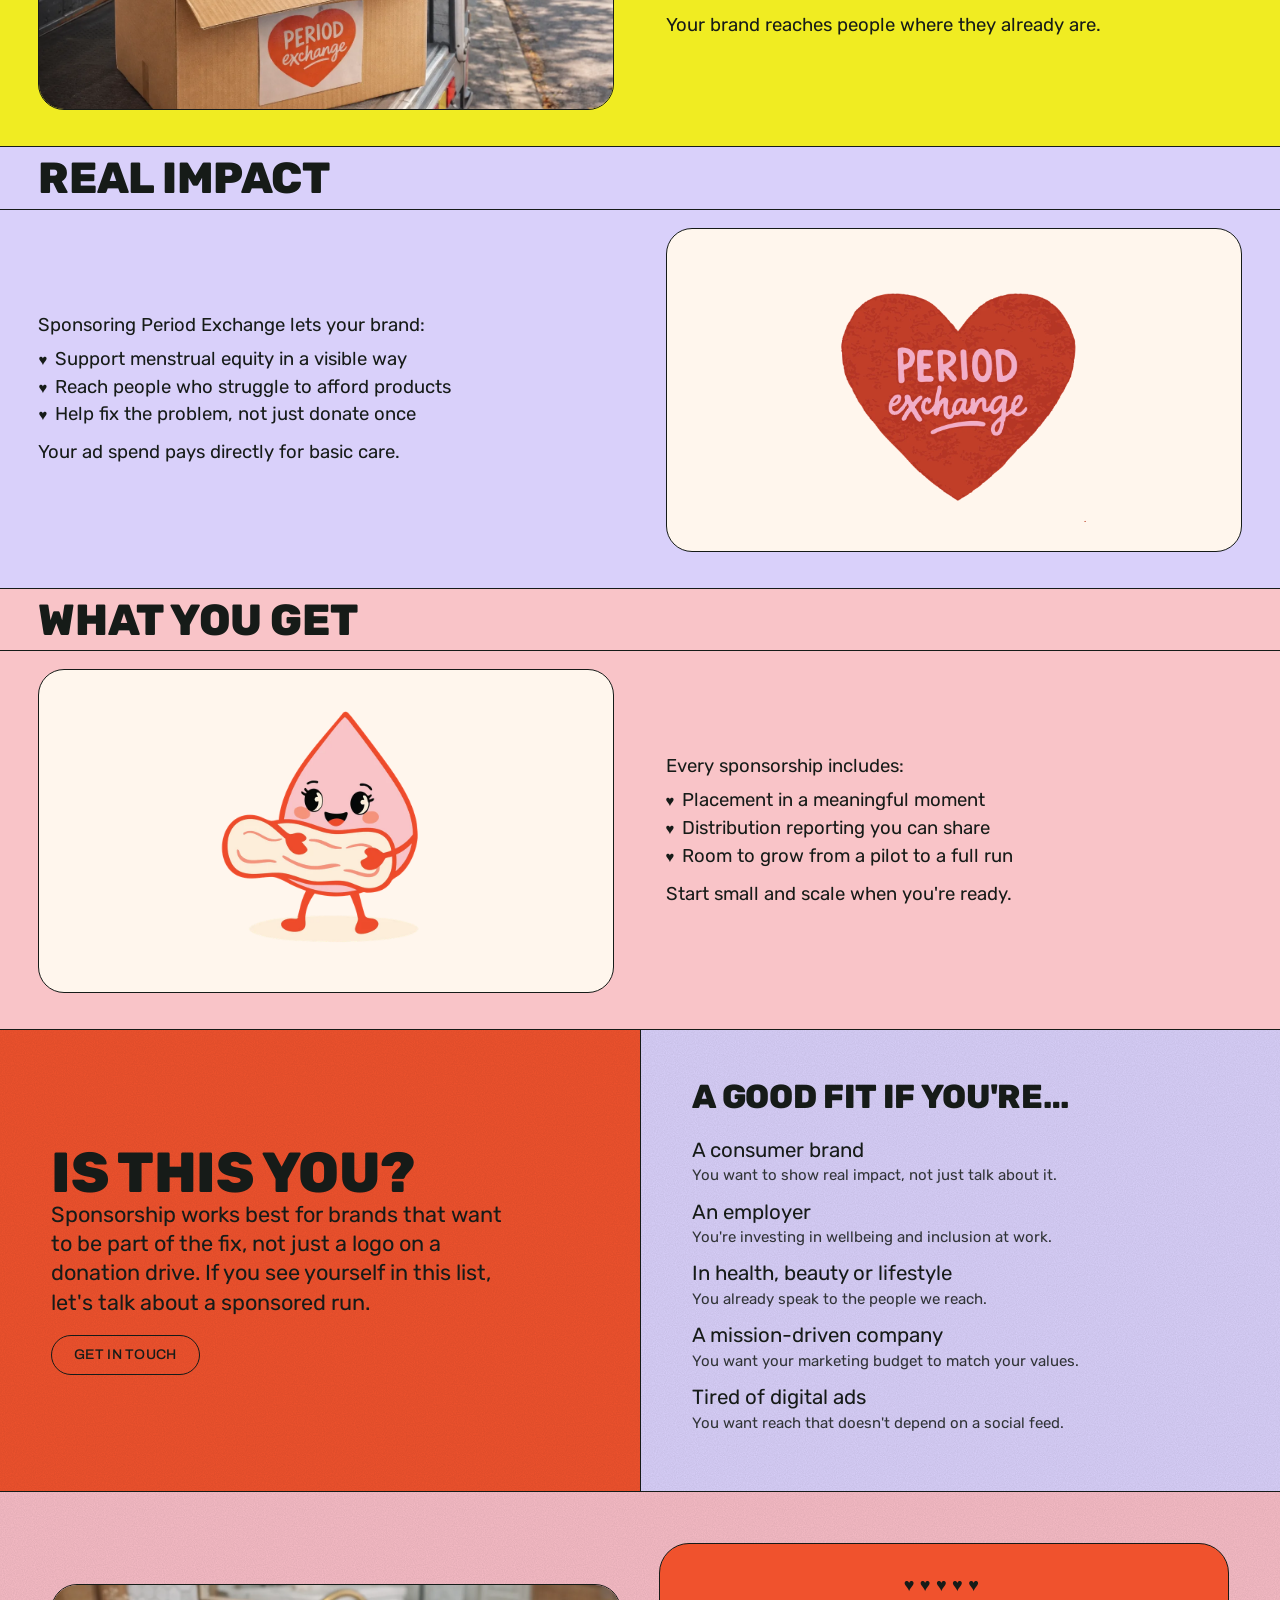
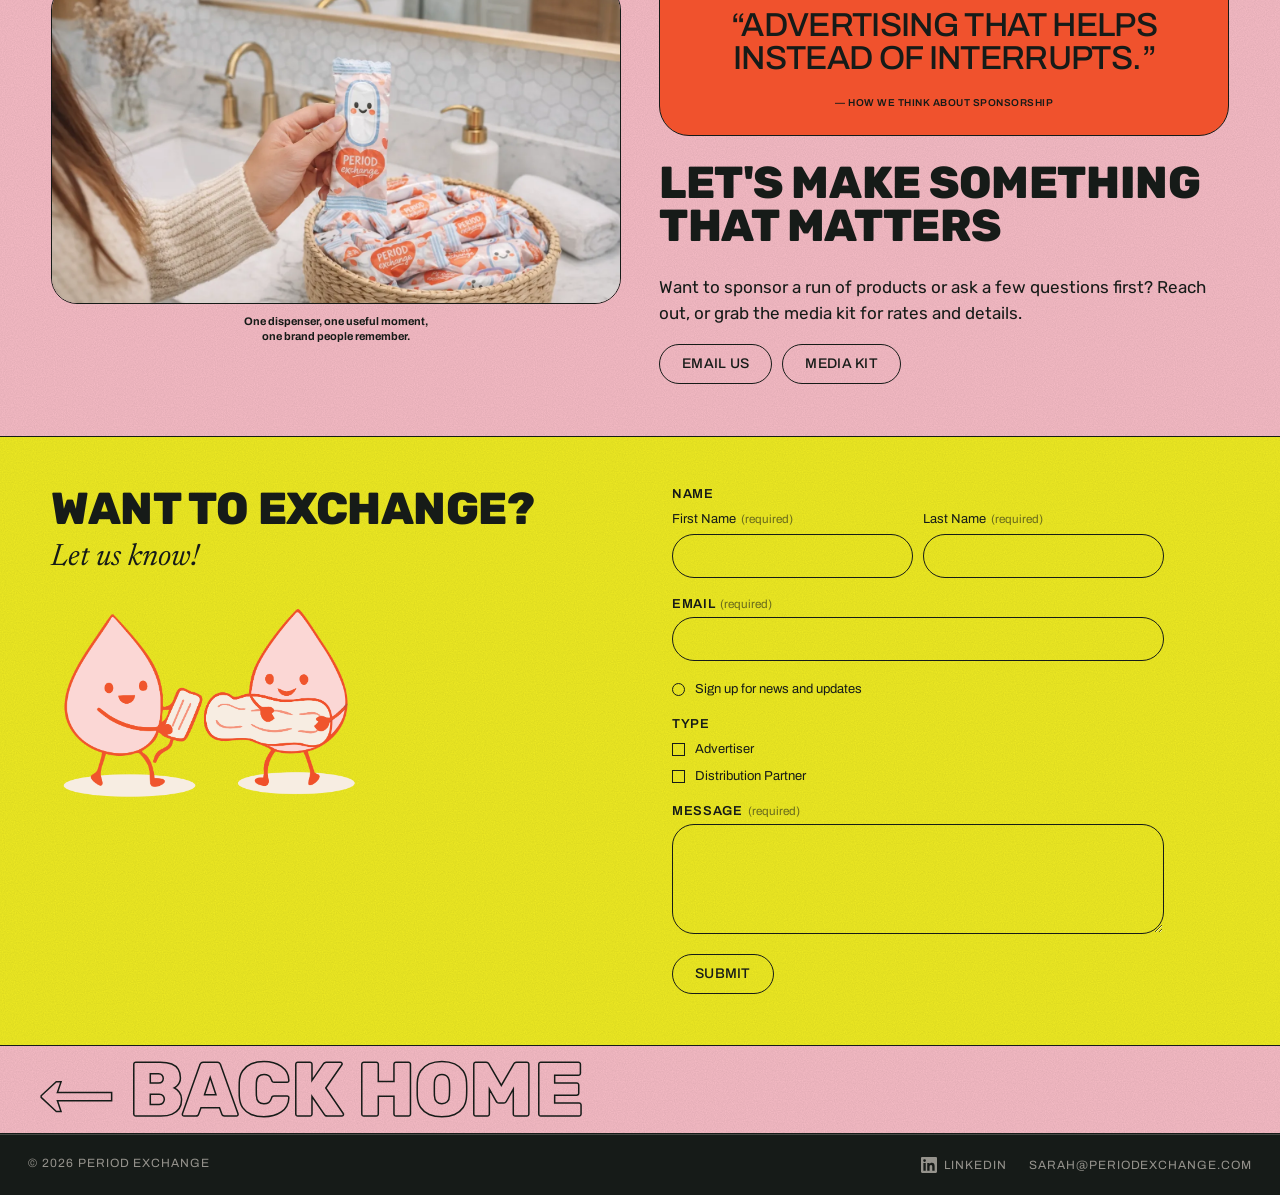
==== commit 629f366d: "Update advertiser copy for joni terms: sponsors recognized on signage beside dispensers, products id" ====
--- a/advertisers.html
+++ b/advertisers.html
@@ -30,15 +30,15 @@
         <div class="page-body">
           <h1 class="headline" style="margin-bottom: 28px">Advertise with Period Exchange</h1>
           <div class="prose">
-            <p style="font-size: clamp(19px, 1.6vw, 24px); line-height: 1.4">Put your brand on the pads and tampons people reach for when they need them most. <strong>Your sponsorship pays for free period care</strong>, and your logo lands in people's hands at a moment they'll remember.</p>
+            <p style="font-size: clamp(19px, 1.6vw, 24px); line-height: 1.4">Put your brand beside the joni pads and tampons people reach for when they need them most. <strong>Your sponsorship pays for free period care</strong>, and your brand is recognized on signage beside the dispenser, at a moment they'll remember.</p>
           </div>
           <div class="two even mt">
             <div class="prose">
               <h4>Where your brand appears</h4>
               <ul>
-                <li><strong>Tampon wrappers</strong></li>
-                <li><strong>Pad wrappers</strong></li>
-                <li>Packaging and materials</li>
+                <li><strong>Signage beside the dispenser</strong></li>
+                <li><strong>Our website and pilot updates</strong></li>
+                <li>Distribution reporting you can share</li>
               </ul>
             </div>
             <div class="prose vrule">
@@ -74,7 +74,7 @@
                 </ul>
                 <p>That's why people remember it.</p>
               </div>
-              <div class="frame wide"><img src="assets/pattern.webp" alt="Period Exchange wrapper pattern with smiling pads, tampons and heart logos" /></div>
+              <div class="frame wide"><img src="assets/pattern.webp" alt="Period Exchange pattern with smiling pads, tampons and heart logos" /></div>
             </div>
           </div></li>
           <li class="band c-yellow"><div class="band-static">
@@ -82,7 +82,7 @@
             <div class="band-open">
               <div class="frame wide"><img src="assets/photo-box.webp" alt="An open box of Period Exchange pads on the back of a delivery truck" /></div>
               <div class="prose">
-                <p>We don't stop at printing. We place the products.</p>
+                <p>We don't stop at sponsoring. We place the products and keep them stocked.</p>
                 <ul>
                 <li>Steady restocking at every location</li>
                 <li>Reach through places people trust</li>
@@ -159,7 +159,7 @@
       <div class="page-body two even" style="align-items: center">
         <div>
           <div class="frame wide"><img src="assets/photo-basket.webp" alt="Someone taking a Period Exchange pad from a basket on a bathroom counter" /></div>
-          <p class="caption">One wrapper, one useful moment, one brand people remember.</p>
+          <p class="caption">One dispenser, one useful moment, one brand people remember.</p>
         </div>
         <div>
           <div class="pullbox orange">
@@ -178,7 +178,7 @@
     </section>
 
     <!-- ============ CONTACT ============ -->
-    <!-- Submissions are emailed via FormSubmit (formsubmit.co). The first one triggers an activation email to this address. -->
+    <!-- Submissions are emailed to sarah@periodexchange.com via Web3Forms (web3forms.com), using the access key below. -->
     <section class="page bg-yellow contact-light" id="contact">
       
       <div class="page-body contact-grid">
@@ -188,10 +188,11 @@
           <img src="assets/buddies.webp" alt="" class="contact-buddies" />
         </div>
 
-        <form class="contact-form" id="contactForm" action="https://formsubmit.co/sarah@periodexchange.com" method="POST">
-          <input type="hidden" name="_subject" value="New Period Exchange inquiry" />
-          <input type="hidden" name="_template" value="table" />
-          <input type="text" name="_honey" class="sr-only" tabindex="-1" autocomplete="off" aria-hidden="true" />
+        <form class="contact-form" id="contactForm" action="https://api.web3forms.com/submit" method="POST">
+          <input type="hidden" name="access_key" value="59888fce-a94a-423c-b815-287d5a131437" />
+          <input type="hidden" name="subject" value="New Period Exchange inquiry" />
+          <input type="hidden" name="from_name" value="Period Exchange website" />
+          <input type="checkbox" name="botcheck" class="sr-only" tabindex="-1" autocomplete="off" aria-hidden="true" />
           <fieldset>
             <legend>Name</legend>
             <div class="field-row">
